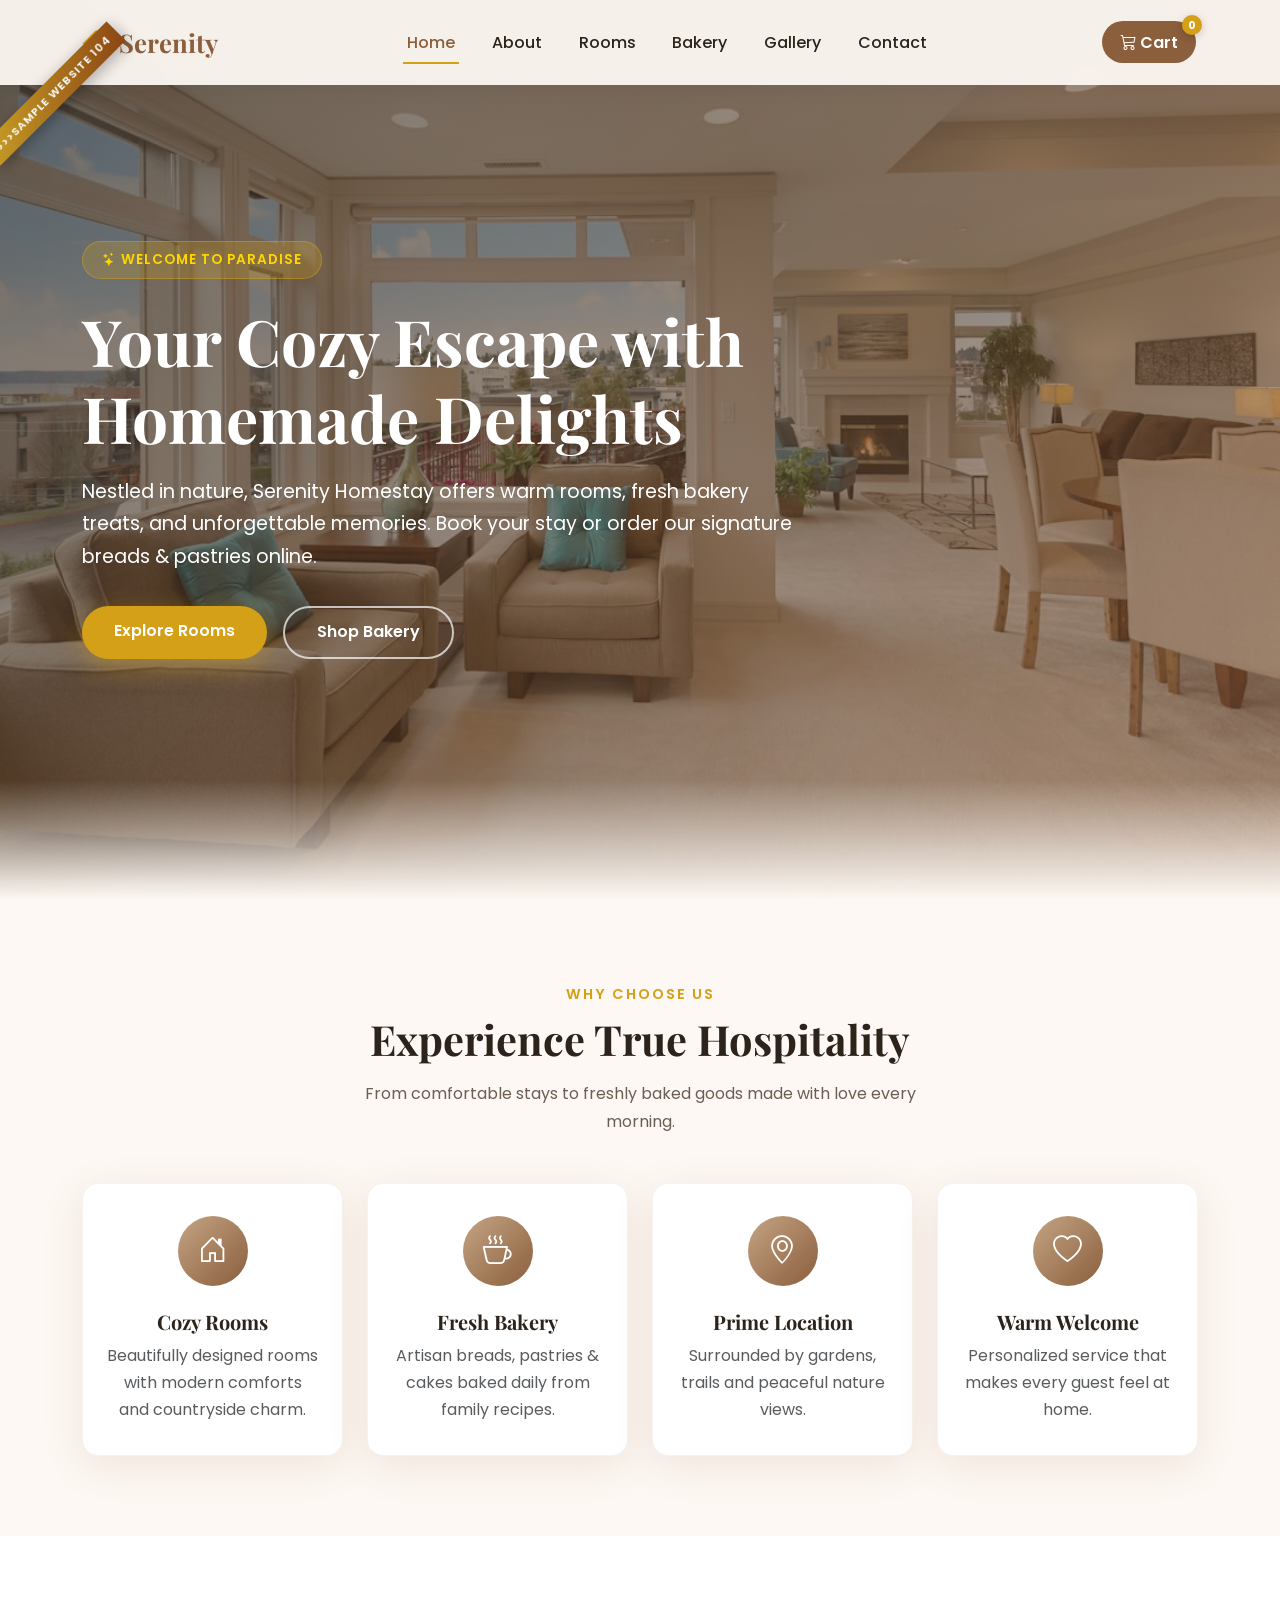
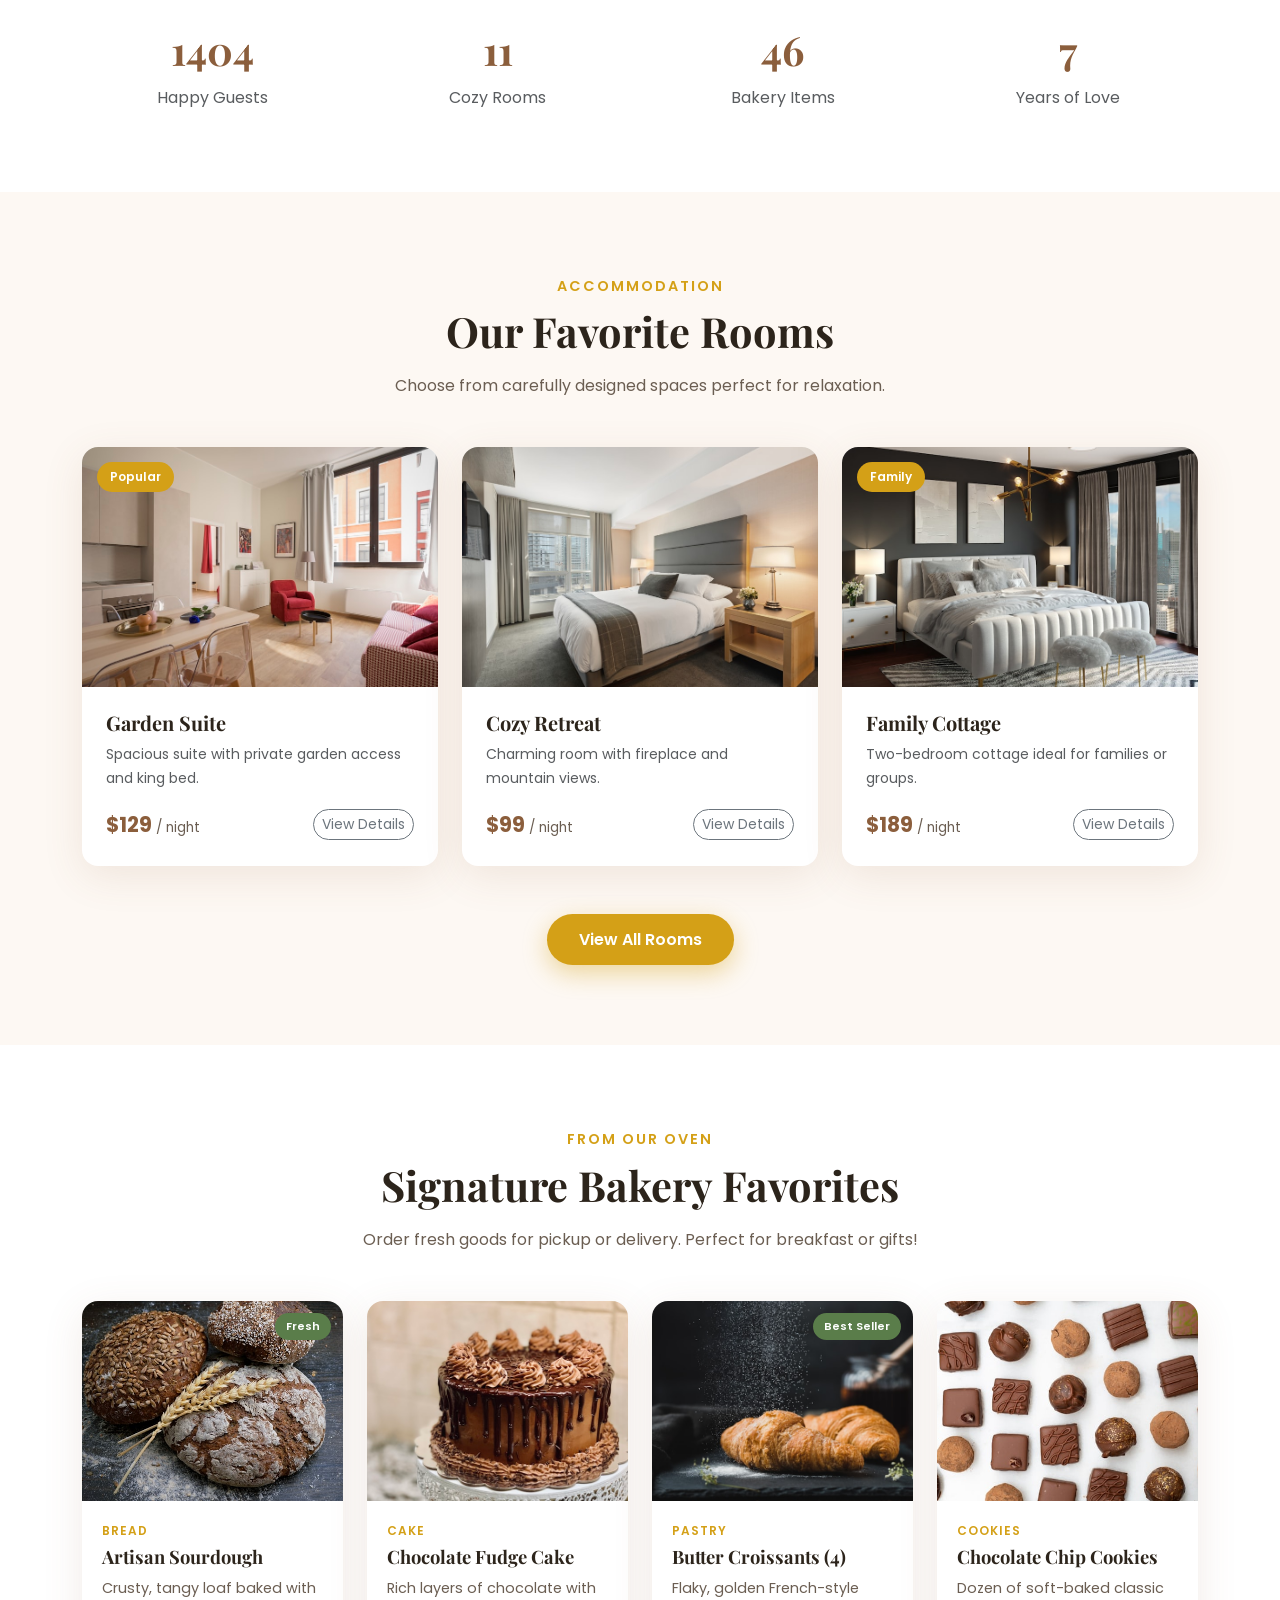
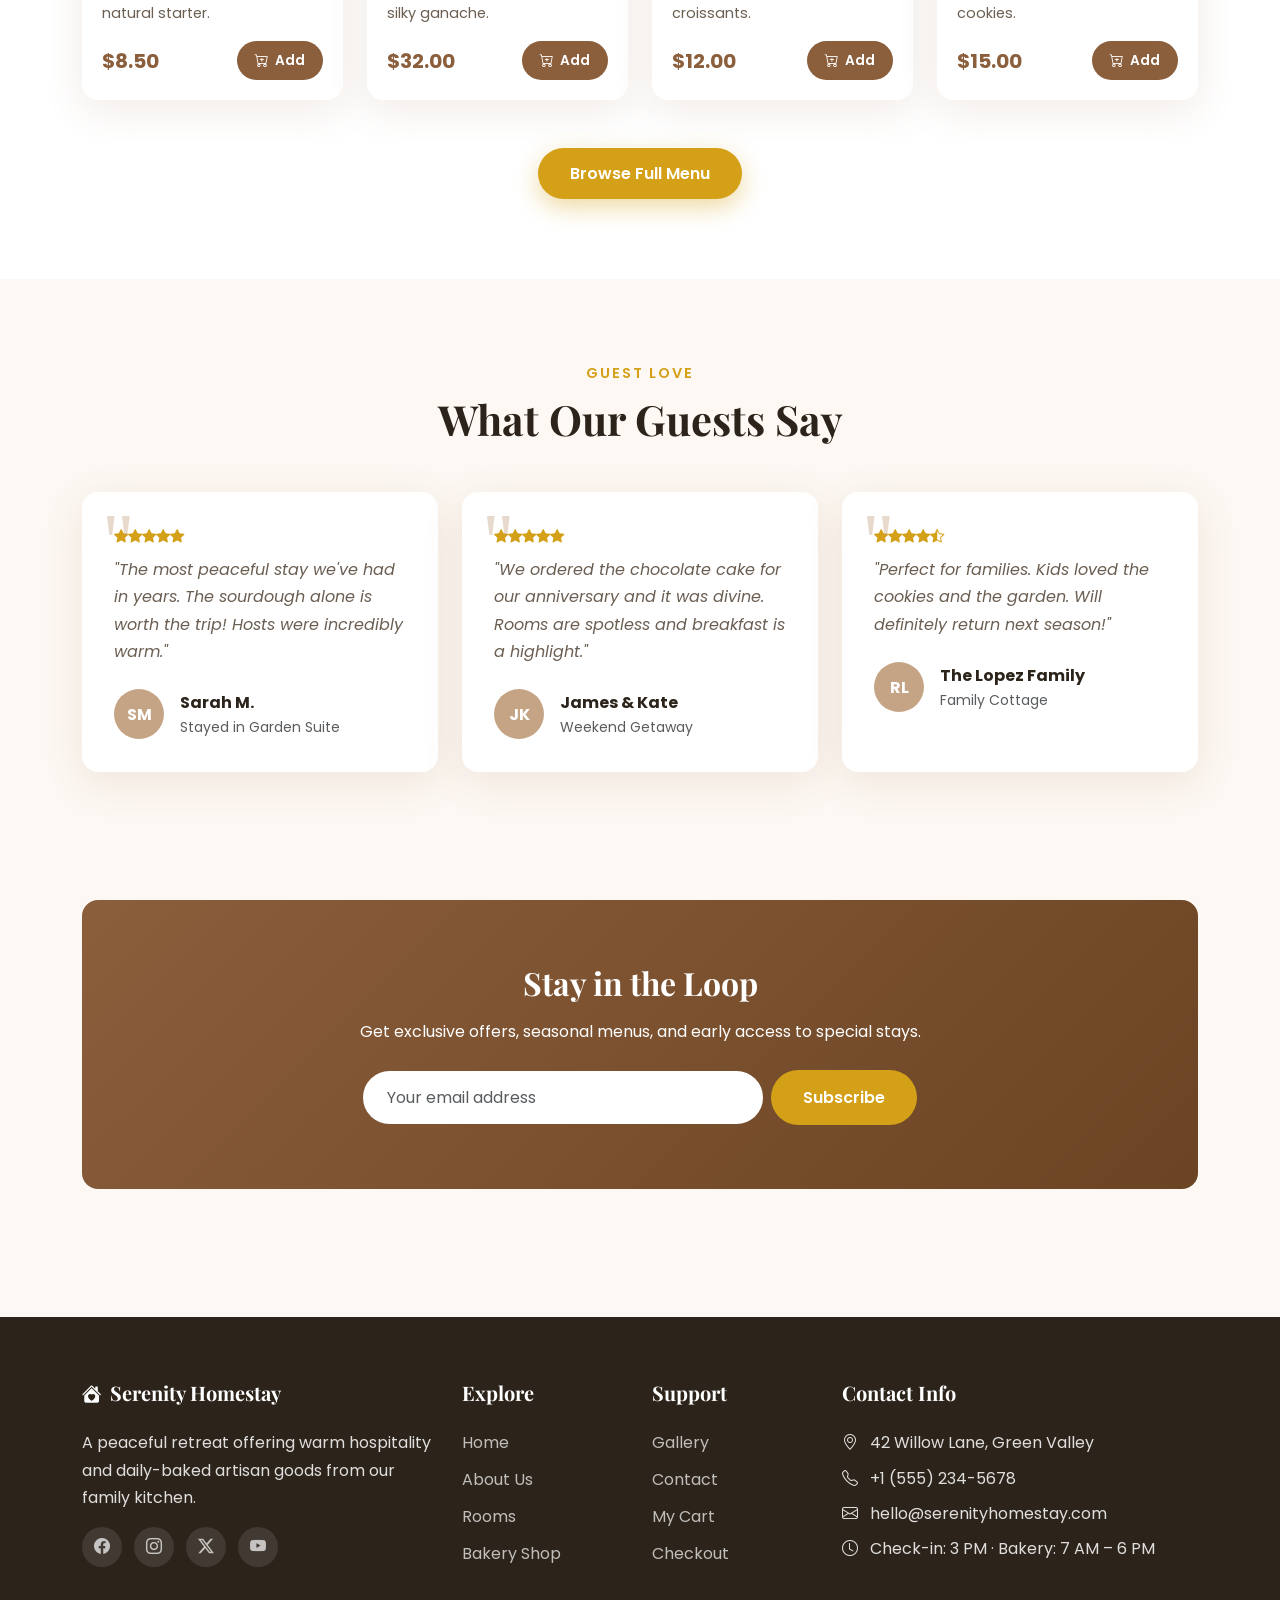
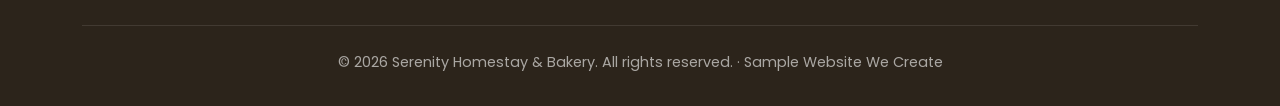
==== index.html @ 04e98da6 "Add files via upload" ====
<!DOCTYPE html>
<html lang="en">
<head>
  <meta charset="UTF-8">
  <meta name="viewport" content="width=device-width, initial-scale=1.0">
  <title>Serenity Homestay & Bakery | Cozy Stay, Fresh Bakes</title>
  <meta name="description" content="Experience peace and homemade bakery delights at Serenity Homestay. Book rooms and order fresh breads, pastries & more.">
  <!-- Bootstrap 5 -->
  <link href="https://cdn.jsdelivr.net/npm/bootstrap@5.3.3/dist/css/bootstrap.min.css" rel="stylesheet">
  <!-- Bootstrap Icons -->
  <link href="https://cdn.jsdelivr.net/npm/bootstrap-icons@1.11.3/font/bootstrap-icons.min.css" rel="stylesheet">
  <!-- Google Fonts -->
  <link href="https://fonts.googleapis.com/css2?family=Playfair+Display:wght@600;700&family=Poppins:wght@300;400;500;600;700&display=swap" rel="stylesheet">
  <!-- Custom CSS -->
  <link href="style.css" rel="stylesheet">
</head>

<body>
  <div class="sample-badge">>>>Sample Website 104</div>
  <!-- Toast Container -->
  <div class="toast-container"></div>
  
  <!-- Navbar -->
  <nav class="navbar navbar-expand-lg fixed-top">
    
    <div class="container">
      <a class="navbar-brand" href="index.html">
        <i class="bi bi-house-heart-fill"></i> Serenity
      </a>
      <button class="navbar-toggler" type="button" data-bs-toggle="collapse" data-bs-target="#navMenu">
        <span class="navbar-toggler-icon"></span>
      </button>
      <div class="collapse navbar-collapse" id="navMenu">
        <ul class="navbar-nav mx-auto mb-2 mb-lg-0">
          <li class="nav-item"><a class="nav-link active" href="index.html">Home</a></li>
          <li class="nav-item"><a class="nav-link" href="about.html">About</a></li>
          <li class="nav-item"><a class="nav-link" href="rooms.html">Rooms</a></li>
          <li class="nav-item"><a class="nav-link" href="bakery.html">Bakery</a></li>
          <li class="nav-item"><a class="nav-link" href="gallery.html">Gallery</a></li>
          <li class="nav-item"><a class="nav-link" href="contact.html">Contact</a></li>
        </ul>
        
        <a href="cart.html" class="nav-link cart-btn">
          <i class="bi bi-cart3"></i> Cart
          <span class="cart-count">0</span>
        </a>
      </div>
    </div>
  </nav>



  <!-- Hero Section -->
  <section class="hero">
    <div class="container">
      <div class="hero-content">
        <span class="hero-badge"><i class="bi bi-stars"></i> Welcome to Paradise</span>
        <h1>Your Cozy Escape with Homemade Delights</h1>
        <p>Nestled in nature, Serenity Homestay offers warm rooms, fresh bakery treats, and unforgettable memories. Book your stay or order our signature breads & pastries online.</p>
        <div class="hero-btns">
          <a href="rooms.html" class="btn btn-primary-custom">Explore Rooms</a>
          <a href="bakery.html" class="btn btn-outline-custom">Shop Bakery</a>
        </div>
      </div>
    </div>
  </section>

  <!-- Features -->
  <section class="section">
    <div class="container">
      <div class="section-title fade-in-up">
        <span class="subtitle">Why Choose Us</span>
        <h2>Experience True Hospitality</h2>
        <p>From comfortable stays to freshly baked goods made with love every morning.</p>
      </div>
      <div class="row g-4">
        <div class="col-md-6 col-lg-3 fade-in-up">
          <div class="feature-card">
            <div class="feature-icon"><i class="bi bi-house-door"></i></div>
            <h5>Cozy Rooms</h5>
            <p class="text-muted mb-0">Beautifully designed rooms with modern comforts and countryside charm.</p>
          </div>
        </div>
        <div class="col-md-6 col-lg-3 fade-in-up">
          <div class="feature-card">
            <div class="feature-icon"><i class="bi bi-cup-hot"></i></div>
            <h5>Fresh Bakery</h5>
            <p class="text-muted mb-0">Artisan breads, pastries & cakes baked daily from family recipes.</p>
          </div>
        </div>
        <div class="col-md-6 col-lg-3 fade-in-up">
          <div class="feature-card">
            <div class="feature-icon"><i class="bi bi-geo-alt"></i></div>
            <h5>Prime Location</h5>
            <p class="text-muted mb-0">Surrounded by gardens, trails and peaceful nature views.</p>
          </div>
        </div>
        <div class="col-md-6 col-lg-3 fade-in-up">
          <div class="feature-card">
            <div class="feature-icon"><i class="bi bi-heart"></i></div>
            <h5>Warm Welcome</h5>
            <p class="text-muted mb-0">Personalized service that makes every guest feel at home.</p>
          </div>
        </div>
      </div>
    </div>
  </section>

  <!-- Stats -->
  <section class="section bg-white stats-section">
    <div class="container">
      <div class="row text-center g-4">
        <div class="col-6 col-md-3 fade-in-up">
          <div class="stat-number" data-target="1500">0</div>
          <p class="text-muted mb-0">Happy Guests</p>
        </div>
        <div class="col-6 col-md-3 fade-in-up">
          <div class="stat-number" data-target="12">0</div>
          <p class="text-muted mb-0">Cozy Rooms</p>
        </div>
        <div class="col-6 col-md-3 fade-in-up">
          <div class="stat-number" data-target="50">0</div>
          <p class="text-muted mb-0">Bakery Items</p>
        </div>
        <div class="col-6 col-md-3 fade-in-up">
          <div class="stat-number" data-target="8">0</div>
          <p class="text-muted mb-0">Years of Love</p>
        </div>
      </div>
    </div>
  </section>

  <!-- Featured Rooms -->
  <section class="section">
    <div class="container">
      <div class="section-title fade-in-up">
        <span class="subtitle">Accommodation</span>
        <h2>Our Favorite Rooms</h2>
        <p>Choose from carefully designed spaces perfect for relaxation.</p>
      </div>
      <div class="row g-4">
        <div class="col-md-6 col-lg-4 fade-in-up">
          <div class="room-card">
            <div class="room-img-wrap">
              <img src="room1.jpg" alt="Garden Suite">
              <span class="room-badge">Popular</span>
            </div>
            <div class="room-body">
              <h5>Garden Suite</h5>
              <p class="text-muted small">Spacious suite with private garden access and king bed.</p>
              <div class="d-flex justify-content-between align-items-center mt-3">
                <div class="room-price">$129 <span>/ night</span></div>
                <a href="rooms.html" class="btn btn-sm btn-outline-secondary rounded-pill">View Details</a>
              </div>
            </div>
          </div>
        </div>
        <div class="col-md-6 col-lg-4 fade-in-up">
          <div class="room-card">
            <div class="room-img-wrap">
              <img src="room2.jpg" alt="Cozy Retreat">
            </div>
            <div class="room-body">
              <h5>Cozy Retreat</h5>
              <p class="text-muted small">Charming room with fireplace and mountain views.</p>
              <div class="d-flex justify-content-between align-items-center mt-3">
                <div class="room-price">$99 <span>/ night</span></div>
                <a href="rooms.html" class="btn btn-sm btn-outline-secondary rounded-pill">View Details</a>
              </div>
            </div>
          </div>
        </div>
        <div class="col-md-6 col-lg-4 fade-in-up">
          <div class="room-card">
            <div class="room-img-wrap">
              <img src="room3.jpg" alt="Family Cottage">
              <span class="room-badge">Family</span>
            </div>
            <div class="room-body">
              <h5>Family Cottage</h5>
              <p class="text-muted small">Two-bedroom cottage ideal for families or groups.</p>
              <div class="d-flex justify-content-between align-items-center mt-3">
                <div class="room-price">$189 <span>/ night</span></div>
                <a href="rooms.html" class="btn btn-sm btn-outline-secondary rounded-pill">View Details</a>
              </div>
            </div>
          </div>
        </div>
      </div>
      <div class="text-center mt-5">
        <a href="rooms.html" class="btn btn-primary-custom">View All Rooms</a>
      </div>
    </div>
  </section>

  <!-- Bakery Preview -->
  <section class="section bg-white">
    <div class="container">
      <div class="section-title fade-in-up">
        <span class="subtitle">From Our Oven</span>
        <h2>Signature Bakery Favorites</h2>
        <p>Order fresh goods for pickup or delivery. Perfect for breakfast or gifts!</p>
      </div>
      <div class="row g-4">
        <div class="col-6 col-md-4 col-lg-3 fade-in-up">
          <div class="product-card">
            <div class="product-img-wrap">
              <img src="bread.jpg" alt="Artisan Sourdough">
              <span class="product-badge">Fresh</span>
            </div>
            <div class="product-body">
              <div class="product-category">Bread</div>
              <h5 class="product-title">Artisan Sourdough</h5>
              <p class="product-desc">Crusty, tangy loaf baked with natural starter.</p>
              <div class="product-footer">
                <span class="product-price">$8.50</span>
                <button class="btn-add-cart" data-id="p1" data-name="Artisan Sourdough" data-price="8.50" data-image="bread.jpg" data-category="Bread">
                  <i class="bi bi-cart-plus"></i> Add
                </button>
              </div>
            </div>
          </div>
        </div>
        <div class="col-6 col-md-4 col-lg-3 fade-in-up">
          <div class="product-card">
            <div class="product-img-wrap">
              <img src="cake.jpg" alt="Chocolate Fudge Cake">
            </div>
            <div class="product-body">
              <div class="product-category">Cake</div>
              <h5 class="product-title">Chocolate Fudge Cake</h5>
              <p class="product-desc">Rich layers of chocolate with silky ganache.</p>
              <div class="product-footer">
                <span class="product-price">$32.00</span>
                <button class="btn-add-cart" data-id="p2" data-name="Chocolate Fudge Cake" data-price="32.00" data-image="cake.jpg" data-category="Cake">
                  <i class="bi bi-cart-plus"></i> Add
                </button>
              </div>
            </div>
          </div>
        </div>
        <div class="col-6 col-md-4 col-lg-3 fade-in-up">
          <div class="product-card">
            <div class="product-img-wrap">
              <img src="pastry.jpg" alt="Butter Croissants">
              <span class="product-badge">Best Seller</span>
            </div>
            <div class="product-body">
              <div class="product-category">Pastry</div>
              <h5 class="product-title">Butter Croissants (4)</h5>
              <p class="product-desc">Flaky, golden French-style croissants.</p>
              <div class="product-footer">
                <span class="product-price">$12.00</span>
                <button class="btn-add-cart" data-id="p3" data-name="Butter Croissants (4)" data-price="12.00" data-image="pastry.jpg" data-category="Pastry">
                  <i class="bi bi-cart-plus"></i> Add
                </button>
              </div>
            </div>
          </div>
        </div>
        <div class="col-6 col-md-4 col-lg-3 fade-in-up">
          <div class="product-card">
            <div class="product-img-wrap">
              <img src="cookies.jpg" alt="Chocolate Chip Cookies">
            </div>
            <div class="product-body">
              <div class="product-category">Cookies</div>
              <h5 class="product-title">Chocolate Chip Cookies</h5>
              <p class="product-desc">Dozen of soft-baked classic cookies.</p>
              <div class="product-footer">
                <span class="product-price">$15.00</span>
                <button class="btn-add-cart" data-id="p4" data-name="Chocolate Chip Cookies" data-price="15.00" data-image="cookies.jpg" data-category="Cookies">
                  <i class="bi bi-cart-plus"></i> Add
                </button>
              </div>
            </div>
          </div>
        </div>
      </div>
      <div class="text-center mt-5">
        <a href="bakery.html" class="btn btn-primary-custom">Browse Full Menu</a>
      </div>
    </div>
  </section>

  <!-- Testimonials -->
  <section class="section">
    <div class="container">
      <div class="section-title fade-in-up">
        <span class="subtitle">Guest Love</span>
        <h2>What Our Guests Say</h2>
      </div>
      <div class="row g-4">
        <div class="col-md-4 fade-in-up">
          <div class="testimonial-card">
            <div class="stars mb-2"><i class="bi bi-star-fill"></i><i class="bi bi-star-fill"></i><i class="bi bi-star-fill"></i><i class="bi bi-star-fill"></i><i class="bi bi-star-fill"></i></div>
            <p class="testimonial-text">"The most peaceful stay we've had in years. The sourdough alone is worth the trip! Hosts were incredibly warm."</p>
            <div class="testimonial-author">
              <div class="author-avatar">SM</div>
              <div>
                <strong>Sarah M.</strong>
                <div class="small text-muted">Stayed in Garden Suite</div>
              </div>
            </div>
          </div>
        </div>
        <div class="col-md-4 fade-in-up">
          <div class="testimonial-card">
            <div class="stars mb-2"><i class="bi bi-star-fill"></i><i class="bi bi-star-fill"></i><i class="bi bi-star-fill"></i><i class="bi bi-star-fill"></i><i class="bi bi-star-fill"></i></div>
            <p class="testimonial-text">"We ordered the chocolate cake for our anniversary and it was divine. Rooms are spotless and breakfast is a highlight."</p>
            <div class="testimonial-author">
              <div class="author-avatar">JK</div>
              <div>
                <strong>James & Kate</strong>
                <div class="small text-muted">Weekend Getaway</div>
              </div>
            </div>
          </div>
        </div>
        <div class="col-md-4 fade-in-up">
          <div class="testimonial-card">
            <div class="stars mb-2"><i class="bi bi-star-fill"></i><i class="bi bi-star-fill"></i><i class="bi bi-star-fill"></i><i class="bi bi-star-fill"></i><i class="bi bi-star-half"></i></div>
            <p class="testimonial-text">"Perfect for families. Kids loved the cookies and the garden. Will definitely return next season!"</p>
            <div class="testimonial-author">
              <div class="author-avatar">RL</div>
              <div>
                <strong>The Lopez Family</strong>
                <div class="small text-muted">Family Cottage</div>
              </div>
            </div>
          </div>
        </div>
      </div>
    </div>
  </section>

  <!-- Newsletter -->
  <section class="section pt-0">
    <div class="container">
      <div class="newsletter-section text-center fade-in-up">
        <h2 class="text-white mb-3">Stay in the Loop</h2>
        <p class="mb-4 opacity-90">Get exclusive offers, seasonal menus, and early access to special stays.</p>
        <form id="newsletter-form" class="d-flex flex-column flex-sm-row gap-2 justify-content-center align-items-center">
          <input type="email" class="newsletter-input form-control" placeholder="Your email address" required>
          <button type="submit" class="newsletter-btn">Subscribe</button>
        </form>
      </div>
    </div>
  </section>

  <!-- Footer -->
  <footer class="footer">
    <div class="container">
      <div class="row g-4">
        <div class="col-lg-4">
          <h5><i class="bi bi-house-heart-fill me-2"></i>Serenity Homestay</h5>
          <p class="mb-3">A peaceful retreat offering warm hospitality and daily-baked artisan goods from our family kitchen.</p>
          <div class="social-links">
            <a href="#"><i class="bi bi-facebook"></i></a>
            <a href="#"><i class="bi bi-instagram"></i></a>
            <a href="#"><i class="bi bi-twitter-x"></i></a>
            <a href="#"><i class="bi bi-youtube"></i></a>
          </div>
        </div>
        <div class="col-6 col-lg-2">
          <h5>Explore</h5>
          <a href="index.html">Home</a>
          <a href="about.html">About Us</a>
          <a href="rooms.html">Rooms</a>
          <a href="bakery.html">Bakery Shop</a>
        </div>
        <div class="col-6 col-lg-2">
          <h5>Support</h5>
          <a href="gallery.html">Gallery</a>
          <a href="contact.html">Contact</a>
          <a href="cart.html">My Cart</a>
          <a href="checkout.html">Checkout</a>
        </div>
        <div class="col-lg-4">
          <h5>Contact Info</h5>
          <p class="mb-2"><i class="bi bi-geo-alt me-2"></i> 42 Willow Lane, Green Valley</p>
          <p class="mb-2"><i class="bi bi-telephone me-2"></i> +1 (555) 234-5678</p>
          <p class="mb-2"><i class="bi bi-envelope me-2"></i> hello@serenityhomestay.com</p>
          <p class="mb-0"><i class="bi bi-clock me-2"></i> Check-in: 3 PM · Bakery: 7 AM – 6 PM</p>
        </div>
      </div>
      <div class="footer-bottom">
        &copy; 2026 Serenity Homestay & Bakery. All rights reserved. · Sample Website We Create
      </div>
    </div>
  </footer>

  <!-- Back to top -->
  <button class="back-to-top" aria-label="Back to top"><i class="bi bi-chevron-up"></i></button>

  <!-- Scripts -->
  <script src="https://code.jquery.com/jquery-3.7.1.min.js"></script>
  <script src="https://cdn.jsdelivr.net/npm/bootstrap@5.3.3/dist/js/bootstrap.bundle.min.js"></script>
  <script src="main.js"></script>
</body>
</html>
---- style.css ----
/* ========================================
   Serenity Homestay & Bakery - Custom Styles
   Bootstrap 5 + Custom CSS + Animations
======================================== */

:root {
  --primary: #8B5E3C;
  --primary-dark: #6B4423;
  --primary-light: #C4A484;
  --accent: #D4A017;
  --accent-hover: #B8860B;
  --bg-cream: #FDF8F3;
  --bg-soft: #F5EDE4;
  --text-dark: #2C241B;
  --text-muted: #6B5E52;
  --success: #5A7D4A;
  --white: #FFFFFF;
  --shadow: 0 10px 40px rgba(139, 94, 60, 0.12);
  --shadow-lg: 0 20px 60px rgba(139, 94, 60, 0.18);
  --radius: 16px;
  --transition: all 0.35s cubic-bezier(0.4, 0, 0.2, 1);
}

.sample-badge {
  position: fixed; top: 80px; left: -35px;
  background: linear-gradient(135deg, #c9a227, #8B4513);
  color: white; padding: 4px 10px; font-size: 0.7rem; font-weight: 600;
  letter-spacing: 1px; text-transform: uppercase; transform: rotate(-45deg);
  z-index: 9998; box-shadow: 0 4px 15px rgba(0,0,0,0.3); pointer-events: none;
}

* {
  margin: 0;
  padding: 0;
  box-sizing: border-box;
}

html {
  scroll-behavior: smooth;
}

body {
  font-family: 'Poppins', 'Segoe UI', system-ui, sans-serif;
  color: var(--text-dark);
  background-color: var(--bg-cream);
  line-height: 1.7;
  overflow-x: hidden;
}

h1, h2, h3, h4, h5, h6 {
  font-family: 'Playfair Display', Georgia, serif;
  font-weight: 700;
  color: var(--text-dark);
}

a {
  text-decoration: none;
  color: inherit;
  transition: var(--transition);
}

img {
  max-width: 100%;
  height: auto;
  display: block;
}

/* ========== NAVBAR ========== */
.navbar {
  background: rgba(253, 248, 243, 0.95) !important;
  backdrop-filter: blur(12px);
  box-shadow: 0 2px 20px rgba(0,0,0,0.06);
  padding: 0.8rem 0;
  transition: var(--transition);
}

.navbar.scrolled {
  padding: 0.5rem 0;
  box-shadow: 0 4px 30px rgba(0,0,0,0.1);
}

.navbar-brand {
  font-family: 'Playfair Display', serif;
  font-size: 1.6rem;
  font-weight: 700;
  color: var(--primary) !important;
  display: flex;
  align-items: center;
  gap: 0.5rem;
}

.navbar-brand i {
  color: var(--accent);
  font-size: 1.8rem;
}

.nav-link {
  font-weight: 500;
  color: var(--text-dark) !important;
  padding: 0.5rem 1rem !important;
  position: relative;
  margin: 0 0.15rem;
}

.nav-link::after {
  content: '';
  position: absolute;
  bottom: 0;
  left: 50%;
  width: 0;
  height: 2px;
  background: var(--accent);
  transition: var(--transition);
  transform: translateX(-50%);
}

.nav-link:hover::after,
.nav-link.active::after {
  width: 70%;
}

.nav-link:hover,
.nav-link.active {
  color: var(--primary) !important;
}

.cart-btn {
  position: relative;
  background: var(--primary);
  color: white !important;
  border-radius: 50px;
  padding: 0.45rem 1.1rem !important;
  font-weight: 600;
  border: none;
}

.cart-btn:hover {
  background: var(--primary-dark);
  transform: translateY(-2px);
  box-shadow: 0 6px 20px rgba(139, 94, 60, 0.35);
}

.cart-count {
  position: absolute;
  top: -6px;
  right: -6px;
  background: var(--accent);
  color: white;
  font-size: 0.7rem;
  font-weight: 700;
  width: 20px;
  height: 20px;
  border-radius: 50%;
  display: flex;
  align-items: center;
  justify-content: center;
  box-shadow: 0 2px 8px rgba(0,0,0,0.2);
}

/* ========== HERO ========== */
.hero {
  min-height: 100vh;
  background: linear-gradient(135deg, rgba(44, 36, 27, 0.65), rgba(139, 94, 60, 0.55)),
              url('hero-bg.jpg') center/cover no-repeat fixed;
  display: flex;
  align-items: center;
  position: relative;
  color: white;
  overflow: hidden;
}

.hero::before {
  content: '';
  position: absolute;
  bottom: 0;
  left: 0;
  right: 0;
  height: 120px;
  background: linear-gradient(to top, var(--bg-cream), transparent);
}

.hero-content {
  position: relative;
  z-index: 2;
  max-width: 720px;
}

.hero-badge {
  display: inline-block;
  background: rgba(212, 160, 23, 0.25);
  border: 1px solid rgba(212, 160, 23, 0.5);
  color: #FFD700;
  padding: 0.4rem 1.2rem;
  border-radius: 50px;
  font-size: 0.85rem;
  font-weight: 600;
  letter-spacing: 1px;
  text-transform: uppercase;
  margin-bottom: 1.5rem;
  animation: fadeInDown 0.8s ease;
}

.hero h1 {
  font-size: clamp(2.5rem, 5vw, 4rem);
  color: white;
  margin-bottom: 1.2rem;
  line-height: 1.2;
  animation: fadeInUp 0.9s ease 0.1s both;
}

.hero p {
  font-size: 1.2rem;
  opacity: 0.95;
  margin-bottom: 2rem;
  animation: fadeInUp 0.9s ease 0.25s both;
}

.hero-btns {
  display: flex;
  flex-wrap: wrap;
  gap: 1rem;
  animation: fadeInUp 0.9s ease 0.4s both;
}

.btn-primary-custom {
  background: var(--accent);
  color: white;
  border: none;
  padding: 0.85rem 2rem;
  border-radius: 50px;
  font-weight: 600;
  font-size: 1rem;
  transition: var(--transition);
  box-shadow: 0 8px 25px rgba(212, 160, 23, 0.4);
}

.btn-primary-custom:hover {
  background: var(--accent-hover);
  transform: translateY(-3px);
  box-shadow: 0 12px 35px rgba(212, 160, 23, 0.5);
  color: white;
}

.btn-outline-custom {
  background: transparent;
  color: white;
  border: 2px solid rgba(255,255,255,0.7);
  padding: 0.8rem 2rem;
  border-radius: 50px;
  font-weight: 600;
  transition: var(--transition);
}

.btn-outline-custom:hover {
  background: white;
  color: var(--primary);
  border-color: white;
  transform: translateY(-3px);
}



@keyframes pulse-badge {
  0%, 100% { transform: rotate(3deg) scale(1); }
  50% { transform: rotate(3deg) scale(1.05); }
}

/* ========== SECTIONS ========== */
.section {
  padding: 5rem 0;
}

.section-title {
  text-align: center;
  margin-bottom: 3rem;
}

.section-title .subtitle {
  display: inline-block;
  color: var(--accent);
  font-weight: 600;
  font-size: 0.9rem;
  text-transform: uppercase;
  letter-spacing: 2px;
  margin-bottom: 0.5rem;
}

.section-title h2 {
  font-size: clamp(1.8rem, 4vw, 2.6rem);
  margin-bottom: 1rem;
}

.section-title p {
  color: var(--text-muted);
  max-width: 600px;
  margin: 0 auto;
}

/* ========== FEATURE CARDS ========== */
.feature-card {
  background: white;
  border-radius: var(--radius);
  padding: 2rem 1.5rem;
  text-align: center;
  box-shadow: var(--shadow);
  transition: var(--transition);
  height: 100%;
  border: 1px solid rgba(139, 94, 60, 0.08);
}

.feature-card:hover {
  transform: translateY(-10px);
  box-shadow: var(--shadow-lg);
}

.feature-icon {
  width: 70px;
  height: 70px;
  background: linear-gradient(135deg, var(--primary-light), var(--primary));
  border-radius: 50%;
  display: flex;
  align-items: center;
  justify-content: center;
  margin: 0 auto 1.5rem;
  font-size: 1.8rem;
  color: white;
  transition: var(--transition);
}

.feature-card:hover .feature-icon {
  transform: scale(1.1) rotate(5deg);
}

/* ========== ROOM CARDS ========== */
.room-card {
  background: white;
  border-radius: var(--radius);
  overflow: hidden;
  box-shadow: var(--shadow);
  transition: var(--transition);
  height: 100%;
}

.room-card:hover {
  transform: translateY(-8px);
  box-shadow: var(--shadow-lg);
}

.room-img-wrap {
  position: relative;
  overflow: hidden;
  height: 240px;
}

.room-img-wrap img {
  width: 100%;
  height: 100%;
  object-fit: cover;
  transition: transform 0.6s ease;
}

.room-card:hover .room-img-wrap img {
  transform: scale(1.1);
}

.room-badge {
  position: absolute;
  top: 15px;
  left: 15px;
  background: var(--accent);
  color: white;
  padding: 0.3rem 0.8rem;
  border-radius: 50px;
  font-size: 0.75rem;
  font-weight: 600;
}

.room-body {
  padding: 1.5rem;
}

.room-price {
  color: var(--primary);
  font-weight: 700;
  font-size: 1.3rem;
}

.room-price span {
  font-size: 0.85rem;
  color: var(--text-muted);
  font-weight: 400;
}

/* ========== PRODUCT CARDS (Bakery) ========== */
.product-card {
  background: white;
  border-radius: var(--radius);
  overflow: hidden;
  box-shadow: var(--shadow);
  transition: var(--transition);
  height: 100%;
  display: flex;
  flex-direction: column;
}

.product-card:hover {
  transform: translateY(-8px);
  box-shadow: var(--shadow-lg);
}

.product-img-wrap {
  position: relative;
  height: 200px;
  overflow: hidden;
}

.product-img-wrap img {
  width: 100%;
  height: 100%;
  object-fit: cover;
  transition: transform 0.5s ease;
}

.product-card:hover .product-img-wrap img {
  transform: scale(1.08);
}

.product-badge {
  position: absolute;
  top: 12px;
  right: 12px;
  background: var(--success);
  color: white;
  padding: 0.25rem 0.7rem;
  border-radius: 50px;
  font-size: 0.7rem;
  font-weight: 600;
}

.product-body {
  padding: 1.25rem;
  flex-grow: 1;
  display: flex;
  flex-direction: column;
}

.product-category {
  font-size: 0.75rem;
  color: var(--accent);
  font-weight: 600;
  text-transform: uppercase;
  letter-spacing: 1px;
  margin-bottom: 0.3rem;
}

.product-title {
  font-size: 1.15rem;
  margin-bottom: 0.5rem;
}

.product-desc {
  font-size: 0.9rem;
  color: var(--text-muted);
  margin-bottom: 1rem;
  flex-grow: 1;
}

.product-footer {
  display: flex;
  align-items: center;
  justify-content: space-between;
  gap: 0.5rem;
}

.product-price {
  font-size: 1.25rem;
  font-weight: 700;
  color: var(--primary);
}

.btn-add-cart {
  background: var(--primary);
  color: white;
  border: none;
  border-radius: 50px;
  padding: 0.5rem 1.1rem;
  font-size: 0.85rem;
  font-weight: 600;
  transition: var(--transition);
  display: flex;
  align-items: center;
  gap: 0.4rem;
}

.btn-add-cart:hover {
  background: var(--primary-dark);
  transform: scale(1.05);
  color: white;
}

.btn-add-cart.added {
  background: var(--success);
}

/* ========== FILTERS ========== */
.filter-btns {
  display: flex;
  flex-wrap: wrap;
  justify-content: center;
  gap: 0.6rem;
  margin-bottom: 2.5rem;
}

.filter-btn {
  background: white;
  border: 2px solid var(--primary-light);
  color: var(--text-dark);
  padding: 0.45rem 1.3rem;
  border-radius: 50px;
  font-weight: 500;
  font-size: 0.9rem;
  transition: var(--transition);
  cursor: pointer;
}

.filter-btn:hover,
.filter-btn.active {
  background: var(--primary);
  border-color: var(--primary);
  color: white;
}

/* ========== CART PAGE ========== */
.cart-table {
  background: white;
  border-radius: var(--radius);
  overflow: hidden;
  box-shadow: var(--shadow);
}

.cart-item-img {
  width: 80px;
  height: 80px;
  object-fit: cover;
  border-radius: 10px;
}

.qty-control {
  display: flex;
  align-items: center;
  gap: 0.5rem;
}

.qty-btn {
  width: 32px;
  height: 32px;
  border-radius: 50%;
  border: 1px solid var(--primary-light);
  background: white;
  color: var(--primary);
  font-weight: 700;
  display: flex;
  align-items: center;
  justify-content: center;
  cursor: pointer;
  transition: var(--transition);
}

.qty-btn:hover {
  background: var(--primary);
  color: white;
}

.cart-summary {
  background: white;
  border-radius: var(--radius);
  padding: 2rem;
  box-shadow: var(--shadow);
  position: sticky;
  top: 100px;
}

.summary-row {
  display: flex;
  justify-content: space-between;
  margin-bottom: 0.8rem;
  font-size: 1rem;
}

.summary-total {
  border-top: 2px solid var(--bg-soft);
  padding-top: 1rem;
  margin-top: 1rem;
  font-size: 1.3rem;
  font-weight: 700;
  color: var(--primary);
}

.empty-cart {
  text-align: center;
  padding: 4rem 2rem;
}

.empty-cart i {
  font-size: 5rem;
  color: var(--primary-light);
  margin-bottom: 1.5rem;
}

/* ========== CHECKOUT ========== */
.checkout-form .form-control,
.checkout-form .form-select {
  border-radius: 10px;
  border: 1px solid #e0d5c8;
  padding: 0.75rem 1rem;
  transition: var(--transition);
}

.checkout-form .form-control:focus,
.checkout-form .form-select:focus {
  border-color: var(--primary);
  box-shadow: 0 0 0 3px rgba(139, 94, 60, 0.15);
}

/* ========== TESTIMONIALS ========== */
.testimonial-card {
  background: white;
  border-radius: var(--radius);
  padding: 2rem;
  box-shadow: var(--shadow);
  height: 100%;
  position: relative;
}

.testimonial-card::before {
  content: '"';
  font-family: Georgia, serif;
  font-size: 5rem;
  color: var(--primary-light);
  position: absolute;
  top: 10px;
  left: 20px;
  opacity: 0.4;
  line-height: 1;
}

.testimonial-text {
  position: relative;
  z-index: 1;
  font-style: italic;
  margin-bottom: 1.5rem;
  color: var(--text-muted);
}

.testimonial-author {
  display: flex;
  align-items: center;
  gap: 1rem;
}

.author-avatar {
  width: 50px;
  height: 50px;
  border-radius: 50%;
  background: var(--primary-light);
  display: flex;
  align-items: center;
  justify-content: center;
  color: white;
  font-weight: 700;
}

.stars {
  color: var(--accent);
  font-size: 0.9rem;
}

/* ========== GALLERY ========== */
.gallery-item {
  position: relative;
  overflow: hidden;
  border-radius: var(--radius);
  height: 260px;
  cursor: pointer;
}

.gallery-item img {
  width: 100%;
  height: 100%;
  object-fit: cover;
  transition: transform 0.5s ease;
}

.gallery-item:hover img {
  transform: scale(1.12);
}

.gallery-overlay {
  position: absolute;
  inset: 0;
  background: rgba(44, 36, 27, 0.5);
  display: flex;
  align-items: center;
  justify-content: center;
  opacity: 0;
  transition: var(--transition);
}

.gallery-item:hover .gallery-overlay {
  opacity: 1;
}

.gallery-overlay i {
  color: white;
  font-size: 2rem;
}

/* ========== FOOTER ========== */
.footer {
  background: var(--text-dark);
  color: rgba(255,255,255,0.85);
  padding: 4rem 0 2rem;
}

.footer h5 {
  color: white;
  font-family: 'Playfair Display', serif;
  margin-bottom: 1.5rem;
}

.footer a {
  color: rgba(255,255,255,0.7);
  display: block;
  margin-bottom: 0.6rem;
}

.footer a:hover {
  color: var(--accent);
  padding-left: 5px;
}

.footer-bottom {
  border-top: 1px solid rgba(255,255,255,0.1);
  margin-top: 3rem;
  padding-top: 1.5rem;
  text-align: center;
  font-size: 0.9rem;
  color: rgba(255,255,255,0.6);
}

.social-links a {
  display: inline-flex;
  width: 40px;
  height: 40px;
  border-radius: 50%;
  background: rgba(255,255,255,0.1);
  align-items: center;
  justify-content: center;
  margin-right: 0.5rem;
  transition: var(--transition);
}

.social-links a:hover {
  background: var(--accent);
  color: white;
  transform: translateY(-3px);
  padding-left: 0;
}

/* ========== ANIMATIONS ========== */
@keyframes fadeInUp {
  from {
    opacity: 0;
    transform: translateY(30px);
  }
  to {
    opacity: 1;
    transform: translateY(0);
  }
}

@keyframes fadeInDown {
  from {
    opacity: 0;
    transform: translateY(-20px);
  }
  to {
    opacity: 1;
    transform: translateY(0);
  }
}

@keyframes fadeIn {
  from { opacity: 0; }
  to { opacity: 1; }
}

.fade-in-up {
  opacity: 0;
  transform: translateY(40px);
  transition: opacity 0.7s ease, transform 0.7s ease;
}

.fade-in-up.visible {
  opacity: 1;
  transform: translateY(0);
}

/* Counter animation */
.stat-number {
  font-size: 2.5rem;
  font-weight: 700;
  color: var(--primary);
  font-family: 'Playfair Display', serif;
}

/* Toast notification */
.toast-container {
  position: fixed;
  top: 90px;
  right: 20px;
  z-index: 9999;
}

.custom-toast {
  background: white;
  border-left: 4px solid var(--success);
  box-shadow: var(--shadow-lg);
  border-radius: 10px;
  padding: 1rem 1.5rem;
  display: flex;
  align-items: center;
  gap: 1rem;
  min-width: 280px;
  animation: slideInRight 0.4s ease;
}

@keyframes slideInRight {
  from {
    opacity: 0;
    transform: translateX(50px);
  }
  to {
    opacity: 1;
    transform: translateX(0);
  }
}

/* Page header */
.page-header {
  background: linear-gradient(135deg, rgba(44, 36, 27, 0.75), rgba(139, 94, 60, 0.65)),
              url('about-bg.jpg') center/cover no-repeat;
  padding: 8rem 0 4rem;
  color: white;
  text-align: center;
}

.page-header h1 {
  color: white;
  font-size: clamp(2rem, 4vw, 3rem);
}

/* Contact form */
.contact-info-card {
  background: white;
  border-radius: var(--radius);
  padding: 1.5rem;
  box-shadow: var(--shadow);
  height: 100%;
  transition: var(--transition);
}

.contact-info-card:hover {
  transform: translateY(-5px);
}

.contact-icon {
  width: 50px;
  height: 50px;
  background: var(--bg-soft);
  border-radius: 12px;
  display: flex;
  align-items: center;
  justify-content: center;
  color: var(--primary);
  font-size: 1.3rem;
  margin-bottom: 1rem;
}

/* Amenities */
.amenity-item {
  display: flex;
  align-items: center;
  gap: 0.8rem;
  margin-bottom: 1rem;
  font-weight: 500;
}

.amenity-item i {
  color: var(--accent);
  font-size: 1.2rem;
}

/* Booking form card */
.booking-card {
  background: white;
  border-radius: var(--radius);
  padding: 2rem;
  box-shadow: var(--shadow-lg);
}

/* Back to top */
.back-to-top {
  position: fixed;
  bottom: 30px;
  right: 30px;
  width: 50px;
  height: 50px;
  background: var(--primary);
  color: white;
  border-radius: 50%;
  display: flex;
  align-items: center;
  justify-content: center;
  font-size: 1.3rem;
  box-shadow: 0 6px 20px rgba(139, 94, 60, 0.4);
  opacity: 0;
  visibility: hidden;
  transition: var(--transition);
  z-index: 999;
  cursor: pointer;
  border: none;
}

.back-to-top.show {
  opacity: 1;
  visibility: visible;
}

.back-to-top:hover {
  background: var(--primary-dark);
  transform: translateY(-4px);
}

/* Newsletter */
.newsletter-section {
  background: linear-gradient(135deg, var(--primary), var(--primary-dark));
  color: white;
  padding: 4rem 0;
  border-radius: var(--radius);
  margin: 3rem 0;
}

.newsletter-input {
  border-radius: 50px;
  border: none;
  padding: 0.9rem 1.5rem;
  width: 100%;
  max-width: 400px;
}

.newsletter-btn {
  border-radius: 50px;
  background: var(--accent);
  border: none;
  color: white;
  font-weight: 600;
  padding: 0.9rem 2rem;
  transition: var(--transition);
}

.newsletter-btn:hover {
  background: var(--accent-hover);
  color: white;
}

/* Success modal / order confirmation */
.order-success {
  text-align: center;
  padding: 3rem;
}

.order-success i {
  font-size: 4rem;
  color: var(--success);
  margin-bottom: 1.5rem;
}

/* Responsive tweaks */
@media (max-width: 991px) {
  .sample-badge {
    top: 80px;
    left: -30px;
    right: auto;
    font-size: 0.6rem;
    padding: 4px 10px;
    white-space: nowrap;
  }
}

@media (max-width: 767px) {
  .hero {
    min-height: 85vh;
    background-attachment: scroll;
  }
  .section {
    padding: 3.5rem 0;
  }
  .cart-item-img {
    width: 60px;
    height: 60px;
  }
}

/* Loading spinner for forms */
.spinner-border-sm {
  width: 1rem;
  height: 1rem;
  border-width: 0.15em;
}

/* Accordion custom */
.accordion-button:not(.collapsed) {
  background-color: var(--bg-soft);
  color: var(--primary);
  box-shadow: none;
}

.accordion-button:focus {
  box-shadow: 0 0 0 3px rgba(139, 94, 60, 0.15);
}

/* Search bar */
.search-bar {
  max-width: 400px;
  margin: 0 auto 2rem;
  position: relative;
}

.search-bar input {
  border-radius: 50px;
  padding-left: 2.8rem;
  border: 2px solid var(--primary-light);
}

.search-bar i {
  position: absolute;
  left: 1.1rem;
  top: 50%;
  transform: translateY(-50%);
  color: var(--text-muted);
}

/* Rating stars interactive */
.rating-stars i {
  cursor: pointer;
  color: #ddd;
  transition: color 0.2s;
}

.rating-stars i.active,
.rating-stars i:hover {
  color: var(--accent);
}
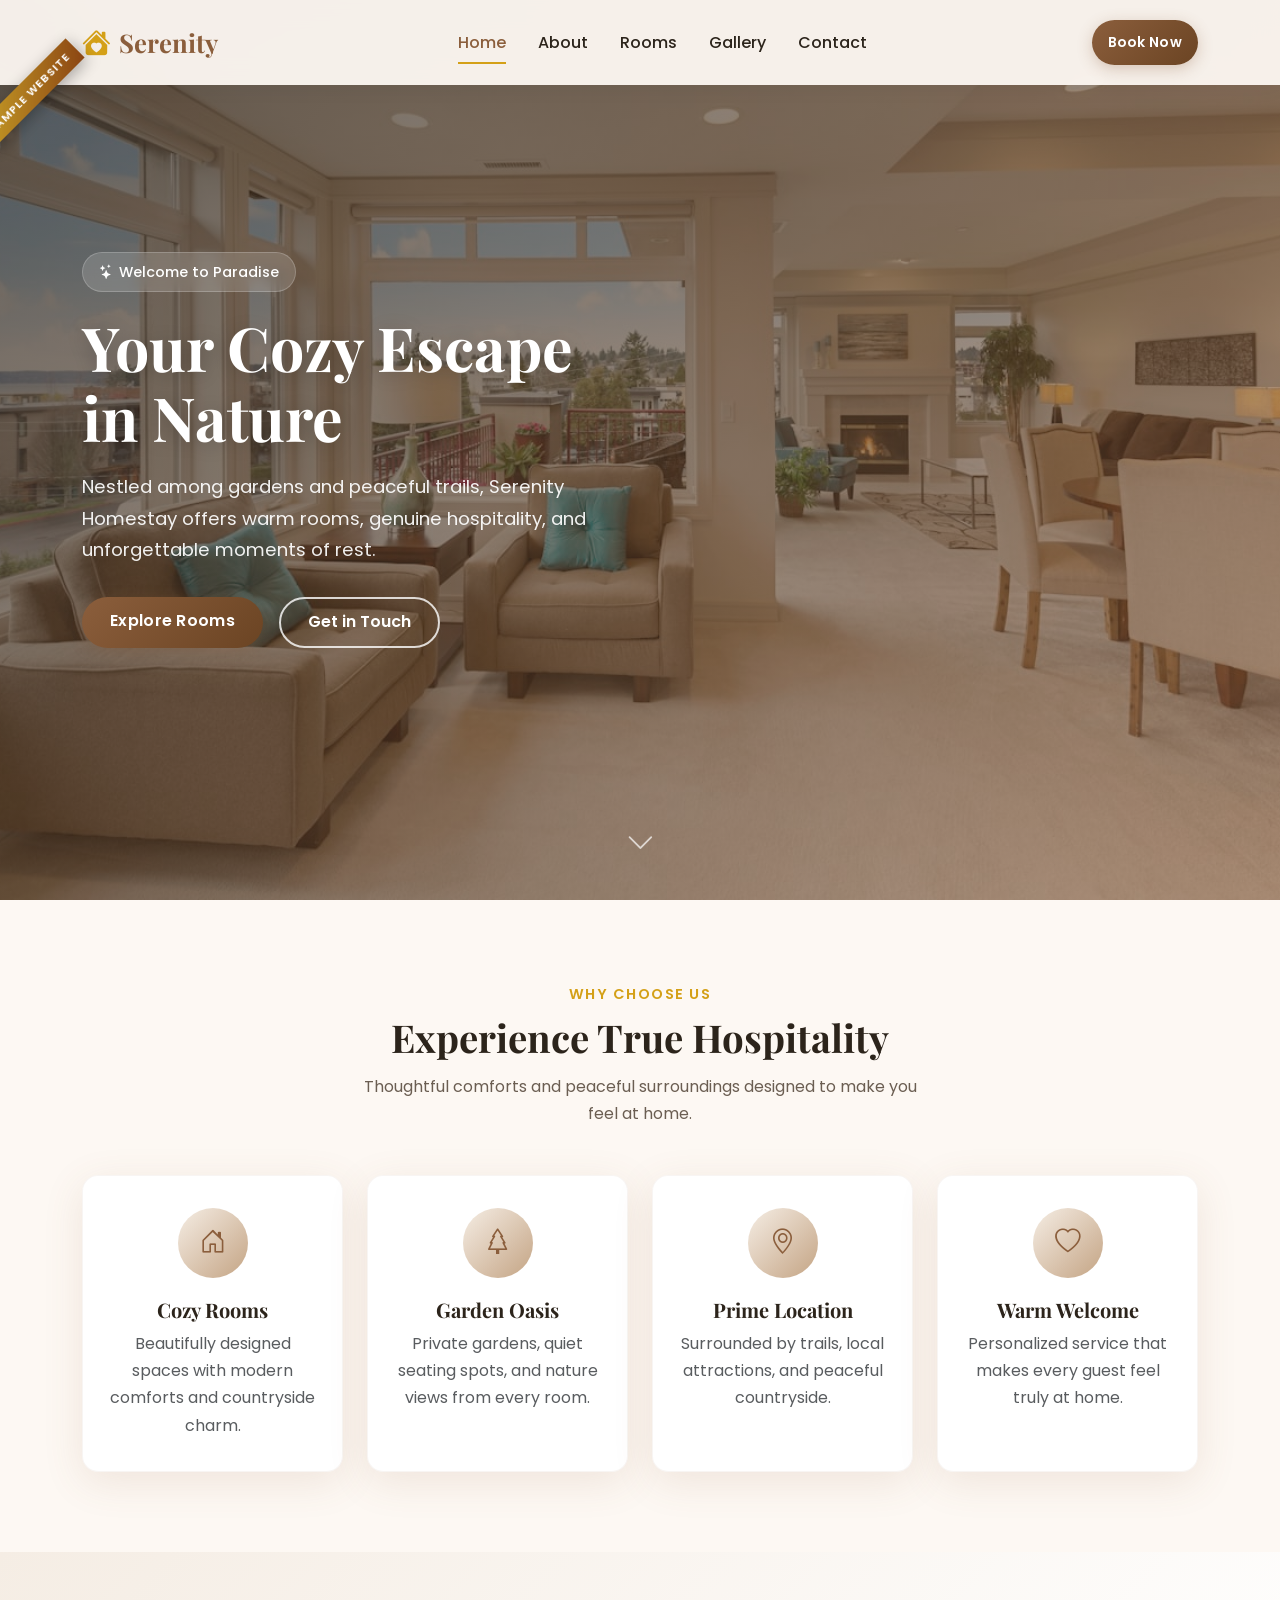
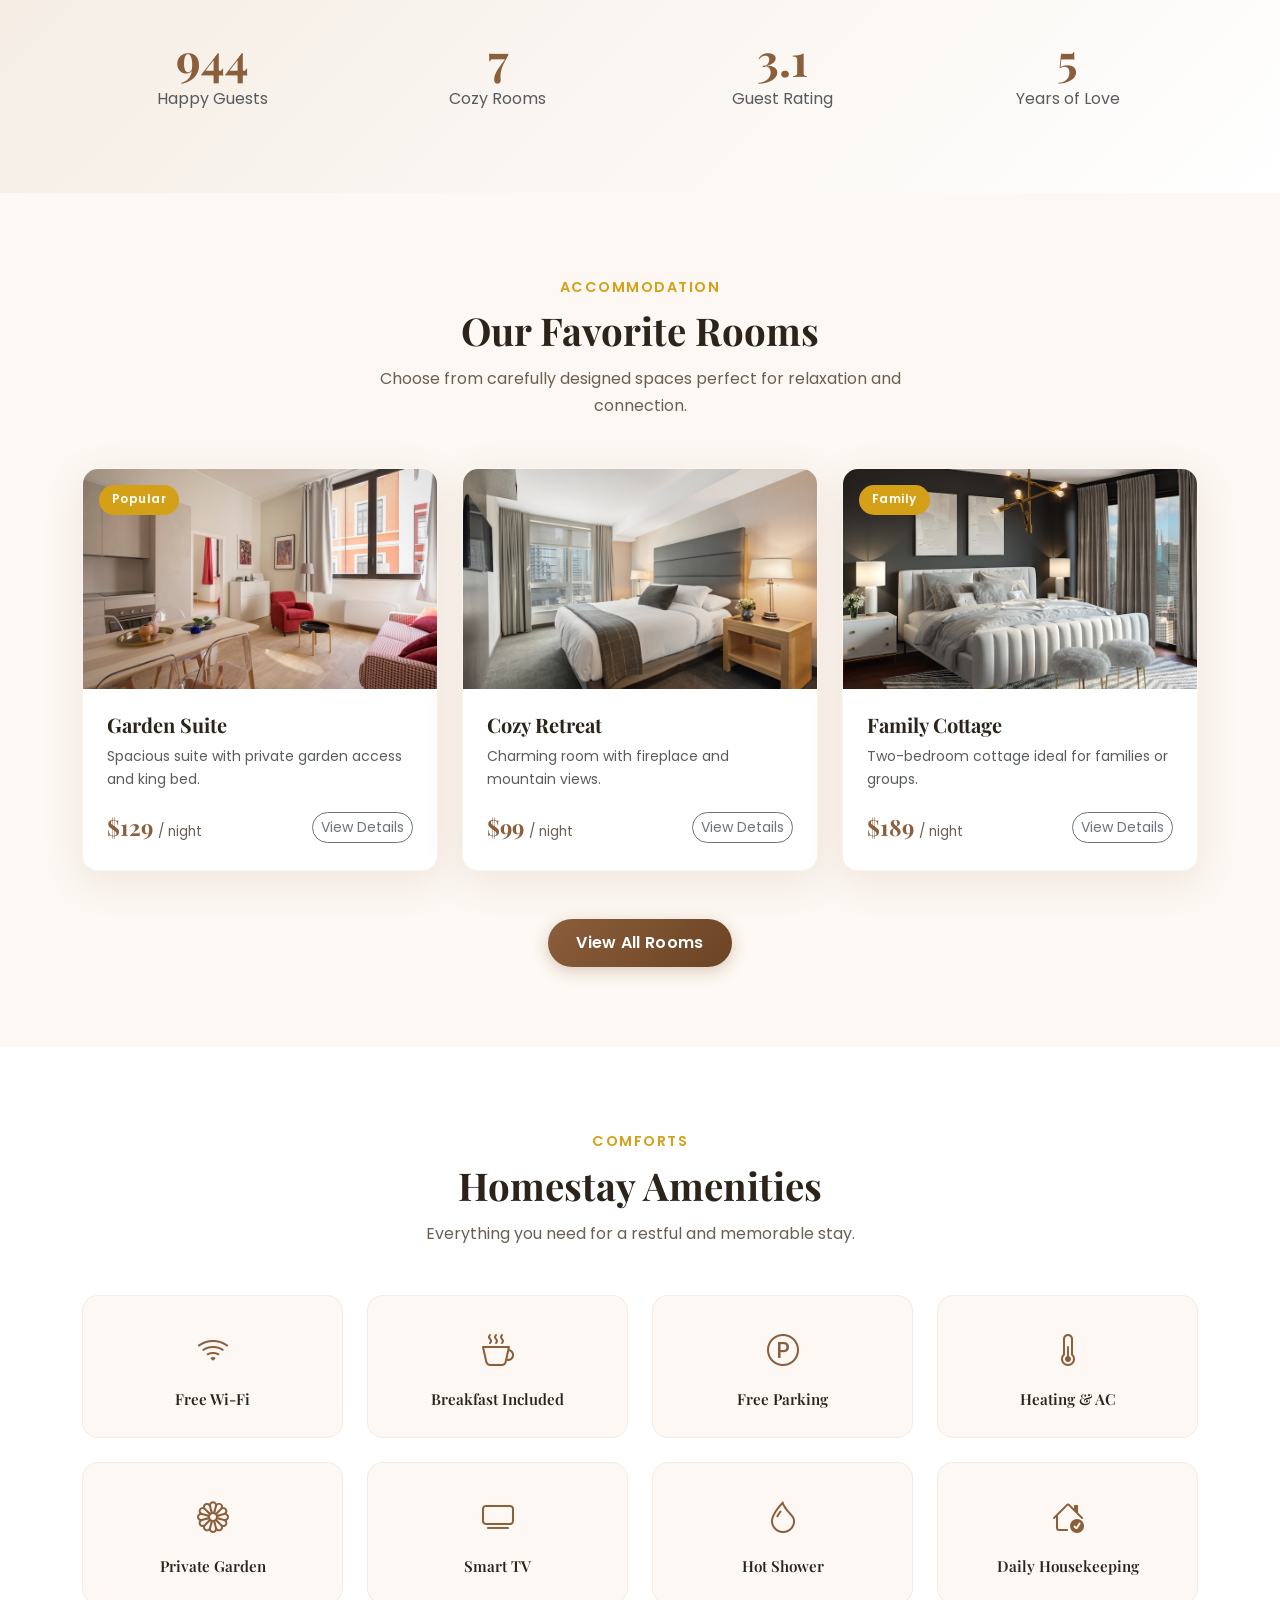
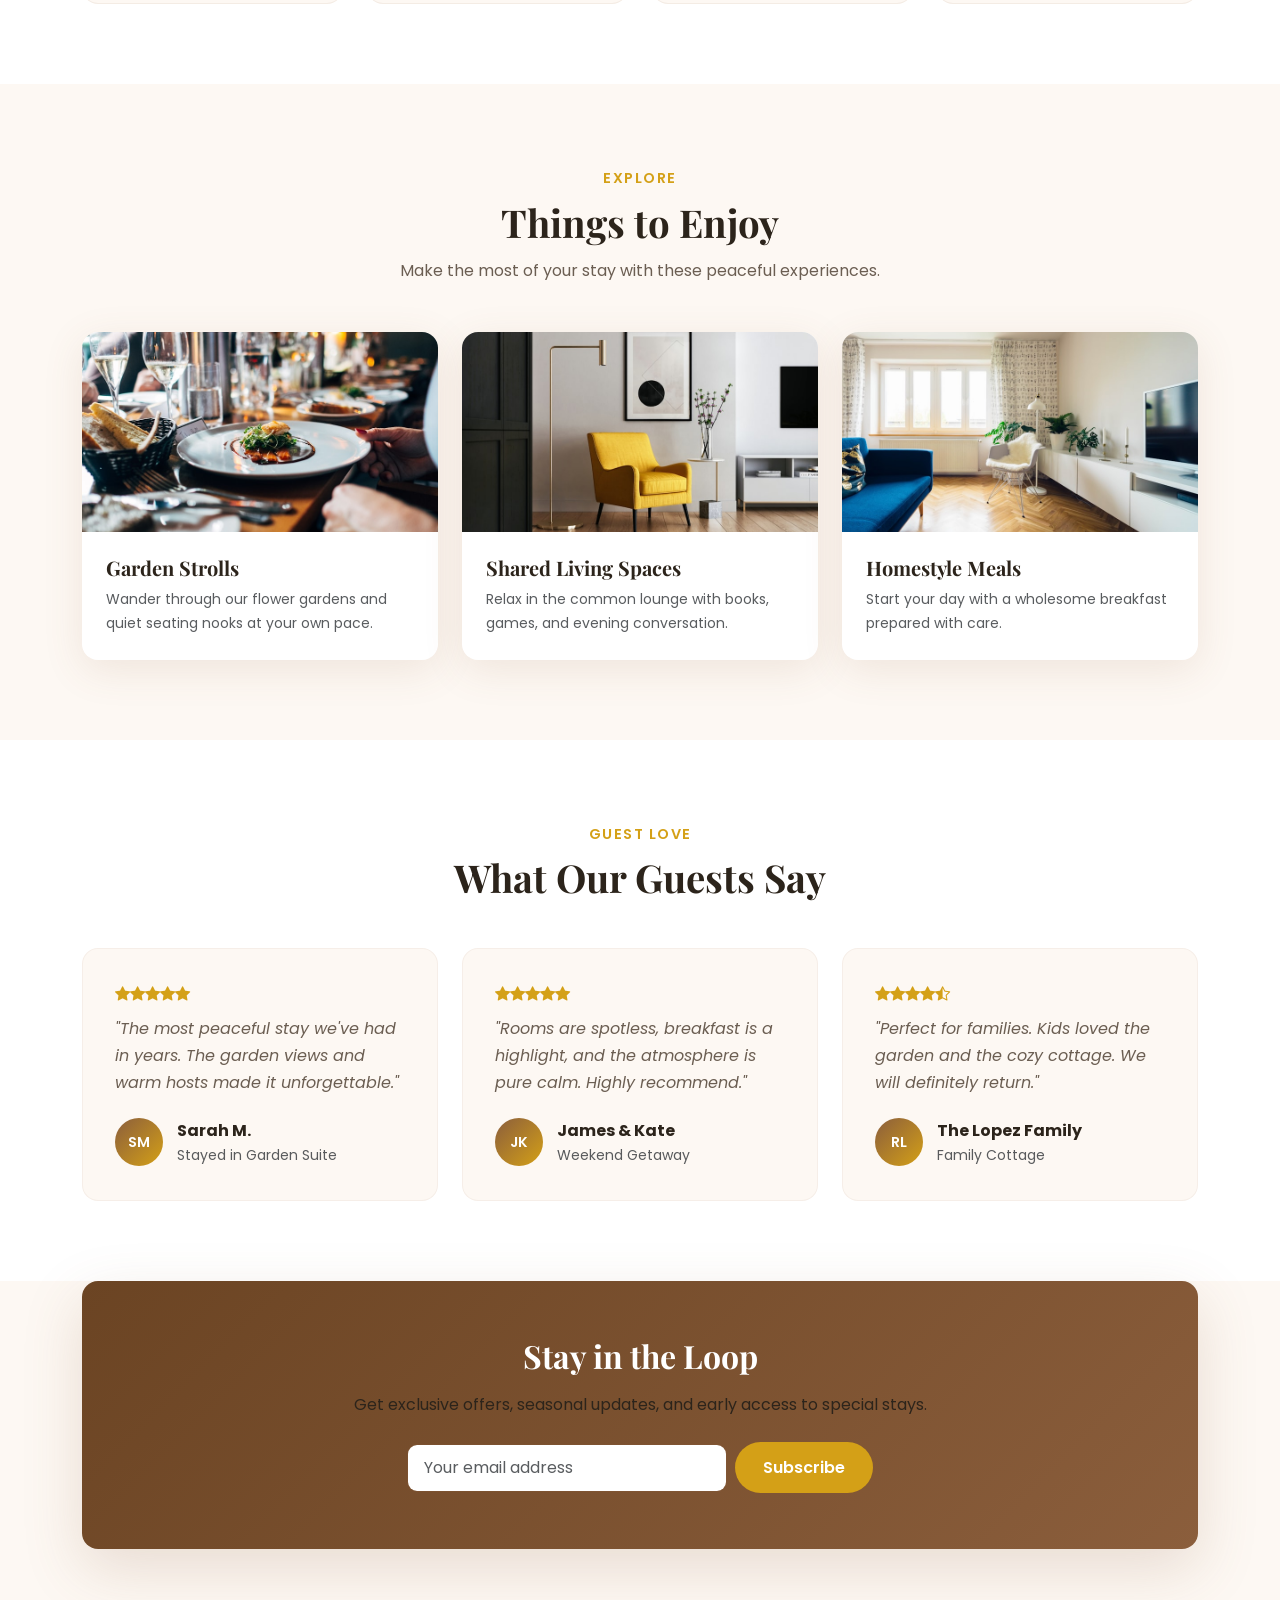
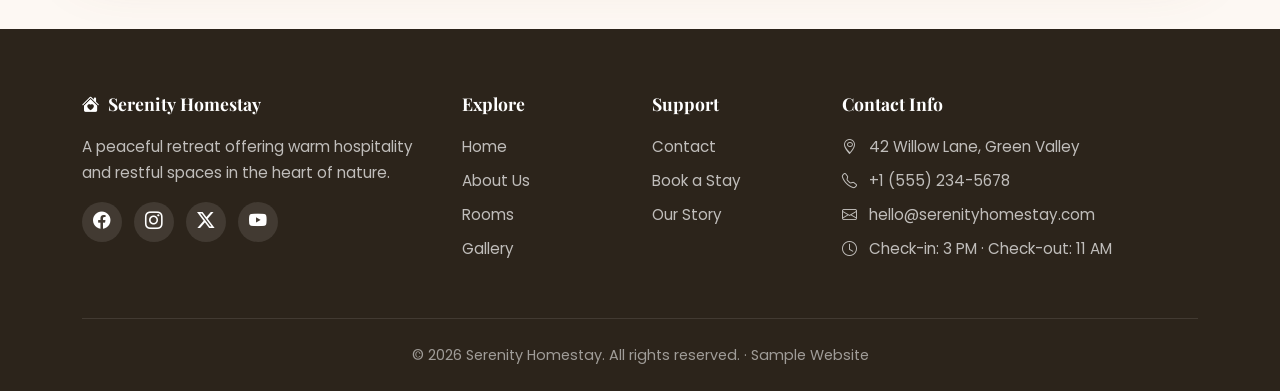
==== commit b6b761ee: "Add files via upload" ====
--- a/index.html
+++ b/index.html
@@ -3,31 +3,25 @@
 <head>
   <meta charset="UTF-8">
   <meta name="viewport" content="width=device-width, initial-scale=1.0">
-  <title>Serenity Homestay & Bakery | Cozy Stay, Fresh Bakes</title>
-  <meta name="description" content="Experience peace and homemade bakery delights at Serenity Homestay. Book rooms and order fresh breads, pastries & more.">
-  <!-- Bootstrap 5 -->
+  <title>Serenity Homestay | Your Cozy Escape in Nature</title>
+  <meta name="description" content="Experience peace and warm hospitality at Serenity Homestay. Book cozy rooms surrounded by gardens and nature.">
   <link href="https://cdn.jsdelivr.net/npm/bootstrap@5.3.3/dist/css/bootstrap.min.css" rel="stylesheet">
-  <!-- Bootstrap Icons -->
   <link href="https://cdn.jsdelivr.net/npm/bootstrap-icons@1.11.3/font/bootstrap-icons.min.css" rel="stylesheet">
-  <!-- Google Fonts -->
   <link href="https://fonts.googleapis.com/css2?family=Playfair+Display:wght@600;700&family=Poppins:wght@300;400;500;600;700&display=swap" rel="stylesheet">
-  <!-- Custom CSS -->
+  <link href="https://unpkg.com/aos@2.3.4/dist/aos.css" rel="stylesheet">
   <link href="style.css" rel="stylesheet">
 </head>
-
 <body>
-  <div class="sample-badge">>>>Sample Website 104</div>
-  <!-- Toast Container -->
+  <div class="sample-badge">Sample Website</div>
   <div class="toast-container"></div>
-  
+
   <!-- Navbar -->
   <nav class="navbar navbar-expand-lg fixed-top">
-    
     <div class="container">
       <a class="navbar-brand" href="index.html">
         <i class="bi bi-house-heart-fill"></i> Serenity
       </a>
-      <button class="navbar-toggler" type="button" data-bs-toggle="collapse" data-bs-target="#navMenu">
+      <button class="navbar-toggler" type="button" data-bs-toggle="collapse" data-bs-target="#navMenu" aria-label="Toggle navigation">
         <span class="navbar-toggler-icon"></span>
       </button>
       <div class="collapse navbar-collapse" id="navMenu">
@@ -35,71 +29,68 @@
           <li class="nav-item"><a class="nav-link active" href="index.html">Home</a></li>
           <li class="nav-item"><a class="nav-link" href="about.html">About</a></li>
           <li class="nav-item"><a class="nav-link" href="rooms.html">Rooms</a></li>
-          <li class="nav-item"><a class="nav-link" href="bakery.html">Bakery</a></li>
           <li class="nav-item"><a class="nav-link" href="gallery.html">Gallery</a></li>
           <li class="nav-item"><a class="nav-link" href="contact.html">Contact</a></li>
         </ul>
-        
-        <a href="cart.html" class="nav-link cart-btn">
-          <i class="bi bi-cart3"></i> Cart
-          <span class="cart-count">0</span>
-        </a>
+        <a href="rooms.html" class="btn btn-primary-custom btn-sm px-3">Book Now</a>
       </div>
     </div>
   </nav>
-
-
 
   <!-- Hero Section -->
   <section class="hero">
-    <div class="container">
-      <div class="hero-content">
+    <div class="hero-overlay"></div>
+    <div class="container">
+      <div class="hero-content" data-aos="fade-up" data-aos-duration="1000">
         <span class="hero-badge"><i class="bi bi-stars"></i> Welcome to Paradise</span>
-        <h1>Your Cozy Escape with Homemade Delights</h1>
-        <p>Nestled in nature, Serenity Homestay offers warm rooms, fresh bakery treats, and unforgettable memories. Book your stay or order our signature breads & pastries online.</p>
+        <h1>Your Cozy Escape<br>in Nature</h1>
+        <p>Nestled among gardens and peaceful trails, Serenity Homestay offers warm rooms, genuine hospitality, and unforgettable moments of rest.</p>
         <div class="hero-btns">
           <a href="rooms.html" class="btn btn-primary-custom">Explore Rooms</a>
-          <a href="bakery.html" class="btn btn-outline-custom">Shop Bakery</a>
-        </div>
-      </div>
+          <a href="contact.html" class="btn btn-outline-custom">Get in Touch</a>
+        </div>
+      </div>
+    </div>
+    <div class="hero-scroll">
+      <a href="#features"><i class="bi bi-chevron-down"></i></a>
     </div>
   </section>
 
   <!-- Features -->
-  <section class="section">
-    <div class="container">
-      <div class="section-title fade-in-up">
+  <section class="section" id="features">
+    <div class="container">
+      <div class="section-title" data-aos="fade-up">
         <span class="subtitle">Why Choose Us</span>
         <h2>Experience True Hospitality</h2>
-        <p>From comfortable stays to freshly baked goods made with love every morning.</p>
-      </div>
-      <div class="row g-4">
-        <div class="col-md-6 col-lg-3 fade-in-up">
+        <p>Thoughtful comforts and peaceful surroundings designed to make you feel at home.</p>
+      </div>
+      <div class="row g-4">
+        <div class="col-md-6 col-lg-3" data-aos="fade-up" data-aos-delay="100">
           <div class="feature-card">
             <div class="feature-icon"><i class="bi bi-house-door"></i></div>
             <h5>Cozy Rooms</h5>
-            <p class="text-muted mb-0">Beautifully designed rooms with modern comforts and countryside charm.</p>
-          </div>
-        </div>
-        <div class="col-md-6 col-lg-3 fade-in-up">
+            <p class="text-muted mb-0">Beautifully designed spaces with modern comforts and countryside charm.</p>
+          </div>
+        </div>
+        <div class="col-md-6 col-lg-3" data-aos="fade-up" data-aos-delay="200">
           <div class="feature-card">
-            <div class="feature-icon"><i class="bi bi-cup-hot"></i></div>
-            <h5>Fresh Bakery</h5>
-            <p class="text-muted mb-0">Artisan breads, pastries & cakes baked daily from family recipes.</p>
-          </div>
-        </div>
-        <div class="col-md-6 col-lg-3 fade-in-up">
+            <div class="feature-icon"><i class="bi bi-tree"></i></div>
+            <h5>Garden Oasis</h5>
+            <p class="text-muted mb-0">Private gardens, quiet seating spots, and nature views from every room.</p>
+          </div>
+        </div>
+        <div class="col-md-6 col-lg-3" data-aos="fade-up" data-aos-delay="300">
           <div class="feature-card">
             <div class="feature-icon"><i class="bi bi-geo-alt"></i></div>
             <h5>Prime Location</h5>
-            <p class="text-muted mb-0">Surrounded by gardens, trails and peaceful nature views.</p>
-          </div>
-        </div>
-        <div class="col-md-6 col-lg-3 fade-in-up">
+            <p class="text-muted mb-0">Surrounded by trails, local attractions, and peaceful countryside.</p>
+          </div>
+        </div>
+        <div class="col-md-6 col-lg-3" data-aos="fade-up" data-aos-delay="400">
           <div class="feature-card">
             <div class="feature-icon"><i class="bi bi-heart"></i></div>
             <h5>Warm Welcome</h5>
-            <p class="text-muted mb-0">Personalized service that makes every guest feel at home.</p>
+            <p class="text-muted mb-0">Personalized service that makes every guest feel truly at home.</p>
           </div>
         </div>
       </div>
@@ -110,19 +101,19 @@
   <section class="section bg-white stats-section">
     <div class="container">
       <div class="row text-center g-4">
-        <div class="col-6 col-md-3 fade-in-up">
+        <div class="col-6 col-md-3" data-aos="zoom-in" data-aos-delay="100">
           <div class="stat-number" data-target="1500">0</div>
           <p class="text-muted mb-0">Happy Guests</p>
         </div>
-        <div class="col-6 col-md-3 fade-in-up">
+        <div class="col-6 col-md-3" data-aos="zoom-in" data-aos-delay="200">
           <div class="stat-number" data-target="12">0</div>
           <p class="text-muted mb-0">Cozy Rooms</p>
         </div>
-        <div class="col-6 col-md-3 fade-in-up">
-          <div class="stat-number" data-target="50">0</div>
-          <p class="text-muted mb-0">Bakery Items</p>
-        </div>
-        <div class="col-6 col-md-3 fade-in-up">
+        <div class="col-6 col-md-3" data-aos="zoom-in" data-aos-delay="300">
+          <div class="stat-number" data-target="4.9">0</div>
+          <p class="text-muted mb-0">Guest Rating</p>
+        </div>
+        <div class="col-6 col-md-3" data-aos="zoom-in" data-aos-delay="400">
           <div class="stat-number" data-target="8">0</div>
           <p class="text-muted mb-0">Years of Love</p>
         </div>
@@ -133,16 +124,16 @@
   <!-- Featured Rooms -->
   <section class="section">
     <div class="container">
-      <div class="section-title fade-in-up">
+      <div class="section-title" data-aos="fade-up">
         <span class="subtitle">Accommodation</span>
         <h2>Our Favorite Rooms</h2>
-        <p>Choose from carefully designed spaces perfect for relaxation.</p>
-      </div>
-      <div class="row g-4">
-        <div class="col-md-6 col-lg-4 fade-in-up">
+        <p>Choose from carefully designed spaces perfect for relaxation and connection.</p>
+      </div>
+      <div class="row g-4">
+        <div class="col-md-6 col-lg-4" data-aos="fade-up" data-aos-delay="100">
           <div class="room-card">
             <div class="room-img-wrap">
-              <img src="room1.jpg" alt="Garden Suite">
+              <img src="room1.jpg" alt="Garden Suite" loading="lazy">
               <span class="room-badge">Popular</span>
             </div>
             <div class="room-body">
@@ -155,10 +146,10 @@
             </div>
           </div>
         </div>
-        <div class="col-md-6 col-lg-4 fade-in-up">
+        <div class="col-md-6 col-lg-4" data-aos="fade-up" data-aos-delay="200">
           <div class="room-card">
             <div class="room-img-wrap">
-              <img src="room2.jpg" alt="Cozy Retreat">
+              <img src="room2.jpg" alt="Cozy Retreat" loading="lazy">
             </div>
             <div class="room-body">
               <h5>Cozy Retreat</h5>
@@ -170,10 +161,10 @@
             </div>
           </div>
         </div>
-        <div class="col-md-6 col-lg-4 fade-in-up">
+        <div class="col-md-6 col-lg-4" data-aos="fade-up" data-aos-delay="300">
           <div class="room-card">
             <div class="room-img-wrap">
-              <img src="room3.jpg" alt="Family Cottage">
+              <img src="room3.jpg" alt="Family Cottage" loading="lazy">
               <span class="room-badge">Family</span>
             </div>
             <div class="room-body">
@@ -187,114 +178,133 @@
           </div>
         </div>
       </div>
-      <div class="text-center mt-5">
+      <div class="text-center mt-5" data-aos="fade-up">
         <a href="rooms.html" class="btn btn-primary-custom">View All Rooms</a>
       </div>
     </div>
   </section>
 
-  <!-- Bakery Preview -->
+  <!-- Amenities -->
   <section class="section bg-white">
     <div class="container">
-      <div class="section-title fade-in-up">
-        <span class="subtitle">From Our Oven</span>
-        <h2>Signature Bakery Favorites</h2>
-        <p>Order fresh goods for pickup or delivery. Perfect for breakfast or gifts!</p>
-      </div>
-      <div class="row g-4">
-        <div class="col-6 col-md-4 col-lg-3 fade-in-up">
-          <div class="product-card">
-            <div class="product-img-wrap">
-              <img src="bread.jpg" alt="Artisan Sourdough">
-              <span class="product-badge">Fresh</span>
-            </div>
-            <div class="product-body">
-              <div class="product-category">Bread</div>
-              <h5 class="product-title">Artisan Sourdough</h5>
-              <p class="product-desc">Crusty, tangy loaf baked with natural starter.</p>
-              <div class="product-footer">
-                <span class="product-price">$8.50</span>
-                <button class="btn-add-cart" data-id="p1" data-name="Artisan Sourdough" data-price="8.50" data-image="bread.jpg" data-category="Bread">
-                  <i class="bi bi-cart-plus"></i> Add
-                </button>
-              </div>
-            </div>
-          </div>
-        </div>
-        <div class="col-6 col-md-4 col-lg-3 fade-in-up">
-          <div class="product-card">
-            <div class="product-img-wrap">
-              <img src="cake.jpg" alt="Chocolate Fudge Cake">
-            </div>
-            <div class="product-body">
-              <div class="product-category">Cake</div>
-              <h5 class="product-title">Chocolate Fudge Cake</h5>
-              <p class="product-desc">Rich layers of chocolate with silky ganache.</p>
-              <div class="product-footer">
-                <span class="product-price">$32.00</span>
-                <button class="btn-add-cart" data-id="p2" data-name="Chocolate Fudge Cake" data-price="32.00" data-image="cake.jpg" data-category="Cake">
-                  <i class="bi bi-cart-plus"></i> Add
-                </button>
-              </div>
-            </div>
-          </div>
-        </div>
-        <div class="col-6 col-md-4 col-lg-3 fade-in-up">
-          <div class="product-card">
-            <div class="product-img-wrap">
-              <img src="pastry.jpg" alt="Butter Croissants">
-              <span class="product-badge">Best Seller</span>
-            </div>
-            <div class="product-body">
-              <div class="product-category">Pastry</div>
-              <h5 class="product-title">Butter Croissants (4)</h5>
-              <p class="product-desc">Flaky, golden French-style croissants.</p>
-              <div class="product-footer">
-                <span class="product-price">$12.00</span>
-                <button class="btn-add-cart" data-id="p3" data-name="Butter Croissants (4)" data-price="12.00" data-image="pastry.jpg" data-category="Pastry">
-                  <i class="bi bi-cart-plus"></i> Add
-                </button>
-              </div>
-            </div>
-          </div>
-        </div>
-        <div class="col-6 col-md-4 col-lg-3 fade-in-up">
-          <div class="product-card">
-            <div class="product-img-wrap">
-              <img src="cookies.jpg" alt="Chocolate Chip Cookies">
-            </div>
-            <div class="product-body">
-              <div class="product-category">Cookies</div>
-              <h5 class="product-title">Chocolate Chip Cookies</h5>
-              <p class="product-desc">Dozen of soft-baked classic cookies.</p>
-              <div class="product-footer">
-                <span class="product-price">$15.00</span>
-                <button class="btn-add-cart" data-id="p4" data-name="Chocolate Chip Cookies" data-price="15.00" data-image="cookies.jpg" data-category="Cookies">
-                  <i class="bi bi-cart-plus"></i> Add
-                </button>
-              </div>
-            </div>
-          </div>
-        </div>
-      </div>
-      <div class="text-center mt-5">
-        <a href="bakery.html" class="btn btn-primary-custom">Browse Full Menu</a>
+      <div class="section-title" data-aos="fade-up">
+        <span class="subtitle">Comforts</span>
+        <h2>Homestay Amenities</h2>
+        <p>Everything you need for a restful and memorable stay.</p>
+      </div>
+      <div class="row g-4">
+        <div class="col-6 col-md-4 col-lg-3" data-aos="fade-up" data-aos-delay="50">
+          <div class="amenity-card">
+            <i class="bi bi-wifi"></i>
+            <h6>Free Wi-Fi</h6>
+          </div>
+        </div>
+        <div class="col-6 col-md-4 col-lg-3" data-aos="fade-up" data-aos-delay="100">
+          <div class="amenity-card">
+            <i class="bi bi-cup-hot"></i>
+            <h6>Breakfast Included</h6>
+          </div>
+        </div>
+        <div class="col-6 col-md-4 col-lg-3" data-aos="fade-up" data-aos-delay="150">
+          <div class="amenity-card">
+            <i class="bi bi-p-circle"></i>
+            <h6>Free Parking</h6>
+          </div>
+        </div>
+        <div class="col-6 col-md-4 col-lg-3" data-aos="fade-up" data-aos-delay="200">
+          <div class="amenity-card">
+            <i class="bi bi-thermometer-half"></i>
+            <h6>Heating & AC</h6>
+          </div>
+        </div>
+        <div class="col-6 col-md-4 col-lg-3" data-aos="fade-up" data-aos-delay="250">
+          <div class="amenity-card">
+            <i class="bi bi-flower1"></i>
+            <h6>Private Garden</h6>
+          </div>
+        </div>
+        <div class="col-6 col-md-4 col-lg-3" data-aos="fade-up" data-aos-delay="300">
+          <div class="amenity-card">
+            <i class="bi bi-tv"></i>
+            <h6>Smart TV</h6>
+          </div>
+        </div>
+        <div class="col-6 col-md-4 col-lg-3" data-aos="fade-up" data-aos-delay="350">
+          <div class="amenity-card">
+            <i class="bi bi-droplet"></i>
+            <h6>Hot Shower</h6>
+          </div>
+        </div>
+        <div class="col-6 col-md-4 col-lg-3" data-aos="fade-up" data-aos-delay="400">
+          <div class="amenity-card">
+            <i class="bi bi-house-check"></i>
+            <h6>Daily Housekeeping</h6>
+          </div>
+        </div>
+      </div>
+    </div>
+  </section>
+
+  <!-- Experiences -->
+  <section class="section">
+    <div class="container">
+      <div class="section-title" data-aos="fade-up">
+        <span class="subtitle">Explore</span>
+        <h2>Things to Enjoy</h2>
+        <p>Make the most of your stay with these peaceful experiences.</p>
+      </div>
+      <div class="row g-4">
+        <div class="col-md-4" data-aos="fade-up" data-aos-delay="100">
+          <div class="experience-card">
+            <div class="experience-img">
+              <img src="garden.jpg" alt="Garden Strolls" loading="lazy">
+            </div>
+            <div class="experience-body">
+              <h5>Garden Strolls</h5>
+              <p class="text-muted small mb-0">Wander through our flower gardens and quiet seating nooks at your own pace.</p>
+            </div>
+          </div>
+        </div>
+        <div class="col-md-4" data-aos="fade-up" data-aos-delay="200">
+          <div class="experience-card">
+            <div class="experience-img">
+              <img src="living.jpg" alt="Living Room" loading="lazy">
+            </div>
+            <div class="experience-body">
+              <h5>Shared Living Spaces</h5>
+              <p class="text-muted small mb-0">Relax in the common lounge with books, games, and evening conversation.</p>
+            </div>
+          </div>
+        </div>
+        <div class="col-md-4" data-aos="fade-up" data-aos-delay="300">
+          <div class="experience-card">
+            <div class="experience-img">
+              <img src="dining.jpg" alt="Dining" loading="lazy">
+            </div>
+            <div class="experience-body">
+              <h5>Homestyle Meals</h5>
+              <p class="text-muted small mb-0">Start your day with a wholesome breakfast prepared with care.</p>
+            </div>
+          </div>
+        </div>
       </div>
     </div>
   </section>
 
   <!-- Testimonials -->
-  <section class="section">
-    <div class="container">
-      <div class="section-title fade-in-up">
+  <section class="section bg-white">
+    <div class="container">
+      <div class="section-title" data-aos="fade-up">
         <span class="subtitle">Guest Love</span>
         <h2>What Our Guests Say</h2>
       </div>
       <div class="row g-4">
-        <div class="col-md-4 fade-in-up">
+        <div class="col-md-4" data-aos="fade-up" data-aos-delay="100">
           <div class="testimonial-card">
-            <div class="stars mb-2"><i class="bi bi-star-fill"></i><i class="bi bi-star-fill"></i><i class="bi bi-star-fill"></i><i class="bi bi-star-fill"></i><i class="bi bi-star-fill"></i></div>
-            <p class="testimonial-text">"The most peaceful stay we've had in years. The sourdough alone is worth the trip! Hosts were incredibly warm."</p>
+            <div class="stars mb-2">
+              <i class="bi bi-star-fill"></i><i class="bi bi-star-fill"></i><i class="bi bi-star-fill"></i><i class="bi bi-star-fill"></i><i class="bi bi-star-fill"></i>
+            </div>
+            <p class="testimonial-text">"The most peaceful stay we've had in years. The garden views and warm hosts made it unforgettable."</p>
             <div class="testimonial-author">
               <div class="author-avatar">SM</div>
               <div>
@@ -304,10 +314,12 @@
             </div>
           </div>
         </div>
-        <div class="col-md-4 fade-in-up">
+        <div class="col-md-4" data-aos="fade-up" data-aos-delay="200">
           <div class="testimonial-card">
-            <div class="stars mb-2"><i class="bi bi-star-fill"></i><i class="bi bi-star-fill"></i><i class="bi bi-star-fill"></i><i class="bi bi-star-fill"></i><i class="bi bi-star-fill"></i></div>
-            <p class="testimonial-text">"We ordered the chocolate cake for our anniversary and it was divine. Rooms are spotless and breakfast is a highlight."</p>
+            <div class="stars mb-2">
+              <i class="bi bi-star-fill"></i><i class="bi bi-star-fill"></i><i class="bi bi-star-fill"></i><i class="bi bi-star-fill"></i><i class="bi bi-star-fill"></i>
+            </div>
+            <p class="testimonial-text">"Rooms are spotless, breakfast is a highlight, and the atmosphere is pure calm. Highly recommend."</p>
             <div class="testimonial-author">
               <div class="author-avatar">JK</div>
               <div>
@@ -317,10 +329,12 @@
             </div>
           </div>
         </div>
-        <div class="col-md-4 fade-in-up">
+        <div class="col-md-4" data-aos="fade-up" data-aos-delay="300">
           <div class="testimonial-card">
-            <div class="stars mb-2"><i class="bi bi-star-fill"></i><i class="bi bi-star-fill"></i><i class="bi bi-star-fill"></i><i class="bi bi-star-fill"></i><i class="bi bi-star-half"></i></div>
-            <p class="testimonial-text">"Perfect for families. Kids loved the cookies and the garden. Will definitely return next season!"</p>
+            <div class="stars mb-2">
+              <i class="bi bi-star-fill"></i><i class="bi bi-star-fill"></i><i class="bi bi-star-fill"></i><i class="bi bi-star-fill"></i><i class="bi bi-star-half"></i>
+            </div>
+            <p class="testimonial-text">"Perfect for families. Kids loved the garden and the cozy cottage. We will definitely return."</p>
             <div class="testimonial-author">
               <div class="author-avatar">RL</div>
               <div>
@@ -337,9 +351,9 @@
   <!-- Newsletter -->
   <section class="section pt-0">
     <div class="container">
-      <div class="newsletter-section text-center fade-in-up">
+      <div class="newsletter-section text-center" data-aos="fade-up">
         <h2 class="text-white mb-3">Stay in the Loop</h2>
-        <p class="mb-4 opacity-90">Get exclusive offers, seasonal menus, and early access to special stays.</p>
+        <p class="mb-4 opacity-90">Get exclusive offers, seasonal updates, and early access to special stays.</p>
         <form id="newsletter-form" class="d-flex flex-column flex-sm-row gap-2 justify-content-center align-items-center">
           <input type="email" class="newsletter-input form-control" placeholder="Your email address" required>
           <button type="submit" class="newsletter-btn">Subscribe</button>
@@ -354,12 +368,12 @@
       <div class="row g-4">
         <div class="col-lg-4">
           <h5><i class="bi bi-house-heart-fill me-2"></i>Serenity Homestay</h5>
-          <p class="mb-3">A peaceful retreat offering warm hospitality and daily-baked artisan goods from our family kitchen.</p>
+          <p class="mb-3">A peaceful retreat offering warm hospitality and restful spaces in the heart of nature.</p>
           <div class="social-links">
-            <a href="#"><i class="bi bi-facebook"></i></a>
-            <a href="#"><i class="bi bi-instagram"></i></a>
-            <a href="#"><i class="bi bi-twitter-x"></i></a>
-            <a href="#"><i class="bi bi-youtube"></i></a>
+            <a href="#" aria-label="Facebook"><i class="bi bi-facebook"></i></a>
+            <a href="#" aria-label="Instagram"><i class="bi bi-instagram"></i></a>
+            <a href="#" aria-label="Twitter"><i class="bi bi-twitter-x"></i></a>
+            <a href="#" aria-label="YouTube"><i class="bi bi-youtube"></i></a>
           </div>
         </div>
         <div class="col-6 col-lg-2">
@@ -367,35 +381,33 @@
           <a href="index.html">Home</a>
           <a href="about.html">About Us</a>
           <a href="rooms.html">Rooms</a>
-          <a href="bakery.html">Bakery Shop</a>
+          <a href="gallery.html">Gallery</a>
         </div>
         <div class="col-6 col-lg-2">
           <h5>Support</h5>
-          <a href="gallery.html">Gallery</a>
           <a href="contact.html">Contact</a>
-          <a href="cart.html">My Cart</a>
-          <a href="checkout.html">Checkout</a>
+          <a href="rooms.html">Book a Stay</a>
+          <a href="about.html">Our Story</a>
         </div>
         <div class="col-lg-4">
           <h5>Contact Info</h5>
           <p class="mb-2"><i class="bi bi-geo-alt me-2"></i> 42 Willow Lane, Green Valley</p>
           <p class="mb-2"><i class="bi bi-telephone me-2"></i> +1 (555) 234-5678</p>
           <p class="mb-2"><i class="bi bi-envelope me-2"></i> hello@serenityhomestay.com</p>
-          <p class="mb-0"><i class="bi bi-clock me-2"></i> Check-in: 3 PM · Bakery: 7 AM – 6 PM</p>
+          <p class="mb-0"><i class="bi bi-clock me-2"></i> Check-in: 3 PM · Check-out: 11 AM</p>
         </div>
       </div>
       <div class="footer-bottom">
-        &copy; 2026 Serenity Homestay & Bakery. All rights reserved. · Sample Website We Create
+        &copy; 2026 Serenity Homestay. All rights reserved. · Sample Website
       </div>
     </div>
   </footer>
 
-  <!-- Back to top -->
   <button class="back-to-top" aria-label="Back to top"><i class="bi bi-chevron-up"></i></button>
 
-  <!-- Scripts -->
   <script src="https://code.jquery.com/jquery-3.7.1.min.js"></script>
   <script src="https://cdn.jsdelivr.net/npm/bootstrap@5.3.3/dist/js/bootstrap.bundle.min.js"></script>
+  <script src="https://unpkg.com/aos@2.3.4/dist/aos.js"></script>
   <script src="main.js"></script>
 </body>
 </html>
--- a/style.css
+++ b/style.css
@@ -1,5 +1,5 @@
 /* ========================================
-   Serenity Homestay & Bakery - Custom Styles
+   Serenity Homestay - Enhanced Styles
    Bootstrap 5 + Custom CSS + Animations
 ======================================== */
 
@@ -22,11 +22,20 @@
 }
 
 .sample-badge {
-  position: fixed; top: 80px; left: -35px;
+  position: fixed;
+  top: 80px;
+  left: -35px;
   background: linear-gradient(135deg, #c9a227, #8B4513);
-  color: white; padding: 4px 10px; font-size: 0.7rem; font-weight: 600;
-  letter-spacing: 1px; text-transform: uppercase; transform: rotate(-45deg);
-  z-index: 9998; box-shadow: 0 4px 15px rgba(0,0,0,0.3); pointer-events: none;
+  color: white;
+  padding: 4px 10px;
+  font-size: 0.7rem;
+  font-weight: 600;
+  letter-spacing: 1px;
+  text-transform: uppercase;
+  transform: rotate(-45deg);
+  z-index: 9998;
+  box-shadow: 0 4px 15px rgba(0,0,0,0.3);
+  pointer-events: none;
 }
 
 * {
@@ -99,7 +108,6 @@
   color: var(--text-dark) !important;
   padding: 0.5rem 1rem !important;
   position: relative;
-  margin: 0 0.15rem;
 }
 
 .nav-link::after {
@@ -116,153 +124,141 @@
 
 .nav-link:hover::after,
 .nav-link.active::after {
-  width: 70%;
-}
-
-.nav-link:hover,
+  width: 60%;
+}
+
 .nav-link.active {
   color: var(--primary) !important;
 }
 
-.cart-btn {
-  position: relative;
-  background: var(--primary);
+.navbar-toggler {
+  border: none;
+  box-shadow: none !important;
+}
+
+.navbar-toggler-icon {
+  background-image: url("data:image/svg+xml,%3csvg xmlns='http://www.w3.org/2000/svg' viewBox='0 0 30 30'%3e%3cpath stroke='rgba(139, 94, 60, 0.9)' stroke-linecap='round' stroke-miterlimit='10' stroke-width='2' d='M4 7h22M4 15h22M4 23h22'/%3e%3c/svg%3e");
+}
+
+/* ========== BUTTONS ========== */
+.btn-primary-custom {
+  background: linear-gradient(135deg, var(--primary), var(--primary-dark));
   color: white !important;
+  border: none;
+  padding: 0.75rem 1.75rem;
   border-radius: 50px;
-  padding: 0.45rem 1.1rem !important;
   font-weight: 600;
-  border: none;
-}
-
-.cart-btn:hover {
-  background: var(--primary-dark);
+  letter-spacing: 0.3px;
+  transition: var(--transition);
+  box-shadow: 0 4px 15px rgba(139, 94, 60, 0.3);
+}
+
+.btn-primary-custom:hover {
   transform: translateY(-2px);
-  box-shadow: 0 6px 20px rgba(139, 94, 60, 0.35);
-}
-
-.cart-count {
-  position: absolute;
-  top: -6px;
-  right: -6px;
-  background: var(--accent);
-  color: white;
-  font-size: 0.7rem;
-  font-weight: 700;
-  width: 20px;
-  height: 20px;
-  border-radius: 50%;
-  display: flex;
-  align-items: center;
-  justify-content: center;
-  box-shadow: 0 2px 8px rgba(0,0,0,0.2);
+  box-shadow: 0 8px 25px rgba(139, 94, 60, 0.4);
+  background: linear-gradient(135deg, var(--primary-dark), var(--primary));
+  color: white !important;
+}
+
+.btn-outline-custom {
+  background: transparent;
+  color: white !important;
+  border: 2px solid rgba(255,255,255,0.8);
+  padding: 0.7rem 1.7rem;
+  border-radius: 50px;
+  font-weight: 600;
+  transition: var(--transition);
+}
+
+.btn-outline-custom:hover {
+  background: white;
+  color: var(--primary) !important;
+  border-color: white;
+  transform: translateY(-2px);
 }
 
 /* ========== HERO ========== */
 .hero {
+  position: relative;
   min-height: 100vh;
-  background: linear-gradient(135deg, rgba(44, 36, 27, 0.65), rgba(139, 94, 60, 0.55)),
-              url('hero-bg.jpg') center/cover no-repeat fixed;
-  display: flex;
-  align-items: center;
-  position: relative;
-  color: white;
+  display: flex;
+  align-items: center;
+  background: url('hero-bg.jpg') center/cover no-repeat;
   overflow: hidden;
 }
 
-.hero::before {
-  content: '';
+.hero-overlay {
   position: absolute;
-  bottom: 0;
-  left: 0;
-  right: 0;
-  height: 120px;
-  background: linear-gradient(to top, var(--bg-cream), transparent);
-}
-
-.hero-content {
+  inset: 0;
+  background: linear-gradient(135deg, rgba(44,36,27,0.7), rgba(139,94,60,0.55));
+  z-index: 1;
+}
+
+.hero .container {
   position: relative;
   z-index: 2;
-  max-width: 720px;
+}
+
+.hero-content {
+  max-width: 680px;
+  color: white;
+  padding: 2rem 0;
 }
 
 .hero-badge {
-  display: inline-block;
-  background: rgba(212, 160, 23, 0.25);
-  border: 1px solid rgba(212, 160, 23, 0.5);
-  color: #FFD700;
-  padding: 0.4rem 1.2rem;
+  display: inline-flex;
+  align-items: center;
+  gap: 0.4rem;
+  background: rgba(255,255,255,0.15);
+  backdrop-filter: blur(8px);
+  padding: 0.4rem 1rem;
   border-radius: 50px;
-  font-size: 0.85rem;
-  font-weight: 600;
-  letter-spacing: 1px;
-  text-transform: uppercase;
-  margin-bottom: 1.5rem;
-  animation: fadeInDown 0.8s ease;
+  font-size: 0.9rem;
+  font-weight: 500;
+  margin-bottom: 1.25rem;
+  border: 1px solid rgba(255,255,255,0.2);
 }
 
 .hero h1 {
-  font-size: clamp(2.5rem, 5vw, 4rem);
-  color: white;
-  margin-bottom: 1.2rem;
-  line-height: 1.2;
-  animation: fadeInUp 0.9s ease 0.1s both;
+  font-size: clamp(2.5rem, 5vw, 3.8rem);
+  color: white;
+  line-height: 1.15;
+  margin-bottom: 1.25rem;
+  text-shadow: 0 2px 20px rgba(0,0,0,0.2);
 }
 
 .hero p {
-  font-size: 1.2rem;
-  opacity: 0.95;
+  font-size: 1.15rem;
+  opacity: 0.92;
   margin-bottom: 2rem;
-  animation: fadeInUp 0.9s ease 0.25s both;
+  max-width: 520px;
 }
 
 .hero-btns {
   display: flex;
   flex-wrap: wrap;
   gap: 1rem;
-  animation: fadeInUp 0.9s ease 0.4s both;
-}
-
-.btn-primary-custom {
-  background: var(--accent);
-  color: white;
-  border: none;
-  padding: 0.85rem 2rem;
-  border-radius: 50px;
-  font-weight: 600;
-  font-size: 1rem;
-  transition: var(--transition);
-  box-shadow: 0 8px 25px rgba(212, 160, 23, 0.4);
-}
-
-.btn-primary-custom:hover {
-  background: var(--accent-hover);
-  transform: translateY(-3px);
-  box-shadow: 0 12px 35px rgba(212, 160, 23, 0.5);
-  color: white;
-}
-
-.btn-outline-custom {
-  background: transparent;
-  color: white;
-  border: 2px solid rgba(255,255,255,0.7);
-  padding: 0.8rem 2rem;
-  border-radius: 50px;
-  font-weight: 600;
-  transition: var(--transition);
-}
-
-.btn-outline-custom:hover {
-  background: white;
-  color: var(--primary);
-  border-color: white;
-  transform: translateY(-3px);
-}
-
-
-
-@keyframes pulse-badge {
-  0%, 100% { transform: rotate(3deg) scale(1); }
-  50% { transform: rotate(3deg) scale(1.05); }
+}
+
+.hero-scroll {
+  position: absolute;
+  bottom: 2rem;
+  left: 50%;
+  transform: translateX(-50%);
+  z-index: 2;
+}
+
+.hero-scroll a {
+  color: white;
+  font-size: 1.8rem;
+  opacity: 0.7;
+  animation: bounce 2s infinite;
+}
+
+@keyframes bounce {
+  0%, 20%, 50%, 80%, 100% { transform: translateY(0); }
+  40% { transform: translateY(-10px); }
+  60% { transform: translateY(-5px); }
 }
 
 /* ========== SECTIONS ========== */
@@ -280,65 +276,93 @@
   color: var(--accent);
   font-weight: 600;
   font-size: 0.9rem;
+  letter-spacing: 1.5px;
   text-transform: uppercase;
-  letter-spacing: 2px;
   margin-bottom: 0.5rem;
 }
 
 .section-title h2 {
-  font-size: clamp(1.8rem, 4vw, 2.6rem);
-  margin-bottom: 1rem;
+  font-size: clamp(1.8rem, 3vw, 2.5rem);
+  margin-bottom: 0.75rem;
 }
 
 .section-title p {
   color: var(--text-muted);
-  max-width: 600px;
+  max-width: 560px;
   margin: 0 auto;
+}
+
+.bg-white {
+  background: var(--white) !important;
+}
+
+.bg-soft {
+  background: var(--bg-soft) !important;
 }
 
 /* ========== FEATURE CARDS ========== */
 .feature-card {
-  background: white;
+  background: var(--white);
   border-radius: var(--radius);
   padding: 2rem 1.5rem;
   text-align: center;
   box-shadow: var(--shadow);
   transition: var(--transition);
   height: 100%;
-  border: 1px solid rgba(139, 94, 60, 0.08);
+  border: 1px solid rgba(139, 94, 60, 0.06);
 }
 
 .feature-card:hover {
-  transform: translateY(-10px);
+  transform: translateY(-8px);
   box-shadow: var(--shadow-lg);
 }
 
 .feature-icon {
   width: 70px;
   height: 70px;
-  background: linear-gradient(135deg, var(--primary-light), var(--primary));
   border-radius: 50%;
+  background: linear-gradient(135deg, var(--bg-soft), var(--primary-light));
   display: flex;
   align-items: center;
   justify-content: center;
-  margin: 0 auto 1.5rem;
-  font-size: 1.8rem;
-  color: white;
+  margin: 0 auto 1.25rem;
+  font-size: 1.6rem;
+  color: var(--primary);
   transition: var(--transition);
 }
 
 .feature-card:hover .feature-icon {
-  transform: scale(1.1) rotate(5deg);
+  background: linear-gradient(135deg, var(--primary), var(--primary-dark));
+  color: white;
+  transform: scale(1.08);
+}
+
+/* ========== STATS ========== */
+.stats-section {
+  background: linear-gradient(135deg, var(--bg-soft), var(--white)) !important;
+}
+
+.stat-number {
+  font-family: 'Playfair Display', serif;
+  font-size: 2.8rem;
+  font-weight: 700;
+  color: var(--primary);
+  line-height: 1.2;
+}
+
+.stat-number.small-stat {
+  font-size: 2rem;
 }
 
 /* ========== ROOM CARDS ========== */
 .room-card {
-  background: white;
+  background: var(--white);
   border-radius: var(--radius);
   overflow: hidden;
   box-shadow: var(--shadow);
   transition: var(--transition);
   height: 100%;
+  border: 1px solid rgba(139, 94, 60, 0.06);
 }
 
 .room-card:hover {
@@ -348,31 +372,32 @@
 
 .room-img-wrap {
   position: relative;
+  height: 220px;
   overflow: hidden;
-  height: 240px;
 }
 
 .room-img-wrap img {
   width: 100%;
   height: 100%;
   object-fit: cover;
-  transition: transform 0.6s ease;
+  transition: transform 0.6s cubic-bezier(0.4, 0, 0.2, 1);
 }
 
 .room-card:hover .room-img-wrap img {
-  transform: scale(1.1);
+  transform: scale(1.08);
 }
 
 .room-badge {
   position: absolute;
-  top: 15px;
-  left: 15px;
+  top: 1rem;
+  left: 1rem;
   background: var(--accent);
   color: white;
+  font-size: 0.75rem;
+  font-weight: 600;
   padding: 0.3rem 0.8rem;
   border-radius: 50px;
-  font-size: 0.75rem;
-  font-weight: 600;
+  letter-spacing: 0.5px;
 }
 
 .room-body {
@@ -380,308 +405,186 @@
 }
 
 .room-price {
+  font-family: 'Playfair Display', serif;
+  font-size: 1.4rem;
+  font-weight: 700;
   color: var(--primary);
-  font-weight: 700;
-  font-size: 1.3rem;
 }
 
 .room-price span {
   font-size: 0.85rem;
+  font-weight: 400;
   color: var(--text-muted);
-  font-weight: 400;
-}
-
-/* ========== PRODUCT CARDS (Bakery) ========== */
-.product-card {
-  background: white;
+  font-family: 'Poppins', sans-serif;
+}
+
+/* ========== AMENITY CARDS ========== */
+.amenity-card {
+  background: var(--bg-cream);
+  border-radius: var(--radius);
+  padding: 1.75rem 1rem;
+  text-align: center;
+  transition: var(--transition);
+  border: 1px solid rgba(139, 94, 60, 0.08);
+  height: 100%;
+}
+
+.amenity-card:hover {
+  background: var(--white);
+  box-shadow: var(--shadow);
+  transform: translateY(-5px);
+}
+
+.amenity-card i {
+  font-size: 2rem;
+  color: var(--primary);
+  margin-bottom: 0.75rem;
+  display: block;
+  transition: var(--transition);
+}
+
+.amenity-card:hover i {
+  color: var(--accent);
+  transform: scale(1.15);
+}
+
+.amenity-card h6 {
+  margin: 0;
+  font-size: 0.95rem;
+  font-weight: 600;
+}
+
+/* ========== EXPERIENCE CARDS ========== */
+.experience-card {
+  background: var(--white);
   border-radius: var(--radius);
   overflow: hidden;
   box-shadow: var(--shadow);
   transition: var(--transition);
   height: 100%;
-  display: flex;
-  flex-direction: column;
-}
-
-.product-card:hover {
+}
+
+.experience-card:hover {
   transform: translateY(-8px);
   box-shadow: var(--shadow-lg);
 }
 
-.product-img-wrap {
-  position: relative;
+.experience-img {
   height: 200px;
   overflow: hidden;
 }
 
-.product-img-wrap img {
+.experience-img img {
   width: 100%;
   height: 100%;
   object-fit: cover;
-  transition: transform 0.5s ease;
-}
-
-.product-card:hover .product-img-wrap img {
+  transition: transform 0.6s ease;
+}
+
+.experience-card:hover .experience-img img {
   transform: scale(1.08);
 }
 
-.product-badge {
-  position: absolute;
-  top: 12px;
-  right: 12px;
-  background: var(--success);
-  color: white;
-  padding: 0.25rem 0.7rem;
-  border-radius: 50px;
-  font-size: 0.7rem;
-  font-weight: 600;
-}
-
-.product-body {
-  padding: 1.25rem;
-  flex-grow: 1;
-  display: flex;
-  flex-direction: column;
-}
-
-.product-category {
-  font-size: 0.75rem;
-  color: var(--accent);
-  font-weight: 600;
-  text-transform: uppercase;
-  letter-spacing: 1px;
-  margin-bottom: 0.3rem;
-}
-
-.product-title {
-  font-size: 1.15rem;
-  margin-bottom: 0.5rem;
-}
-
-.product-desc {
-  font-size: 0.9rem;
-  color: var(--text-muted);
-  margin-bottom: 1rem;
-  flex-grow: 1;
-}
-
-.product-footer {
-  display: flex;
-  align-items: center;
-  justify-content: space-between;
-  gap: 0.5rem;
-}
-
-.product-price {
-  font-size: 1.25rem;
-  font-weight: 700;
-  color: var(--primary);
-}
-
-.btn-add-cart {
-  background: var(--primary);
-  color: white;
-  border: none;
-  border-radius: 50px;
-  padding: 0.5rem 1.1rem;
-  font-size: 0.85rem;
-  font-weight: 600;
-  transition: var(--transition);
-  display: flex;
-  align-items: center;
-  gap: 0.4rem;
-}
-
-.btn-add-cart:hover {
-  background: var(--primary-dark);
-  transform: scale(1.05);
-  color: white;
-}
-
-.btn-add-cart.added {
-  background: var(--success);
-}
-
-/* ========== FILTERS ========== */
-.filter-btns {
-  display: flex;
-  flex-wrap: wrap;
-  justify-content: center;
-  gap: 0.6rem;
-  margin-bottom: 2.5rem;
-}
-
-.filter-btn {
-  background: white;
-  border: 2px solid var(--primary-light);
-  color: var(--text-dark);
-  padding: 0.45rem 1.3rem;
-  border-radius: 50px;
-  font-weight: 500;
-  font-size: 0.9rem;
-  transition: var(--transition);
-  cursor: pointer;
-}
-
-.filter-btn:hover,
-.filter-btn.active {
-  background: var(--primary);
-  border-color: var(--primary);
-  color: white;
-}
-
-/* ========== CART PAGE ========== */
-.cart-table {
-  background: white;
-  border-radius: var(--radius);
-  overflow: hidden;
-  box-shadow: var(--shadow);
-}
-
-.cart-item-img {
-  width: 80px;
-  height: 80px;
-  object-fit: cover;
-  border-radius: 10px;
-}
-
-.qty-control {
-  display: flex;
-  align-items: center;
-  gap: 0.5rem;
-}
-
-.qty-btn {
-  width: 32px;
-  height: 32px;
-  border-radius: 50%;
-  border: 1px solid var(--primary-light);
-  background: white;
-  color: var(--primary);
-  font-weight: 700;
-  display: flex;
-  align-items: center;
-  justify-content: center;
-  cursor: pointer;
-  transition: var(--transition);
-}
-
-.qty-btn:hover {
-  background: var(--primary);
-  color: white;
-}
-
-.cart-summary {
-  background: white;
+.experience-body {
+  padding: 1.5rem;
+}
+
+/* ========== TESTIMONIALS ========== */
+.testimonial-card {
+  background: var(--bg-cream);
   border-radius: var(--radius);
   padding: 2rem;
+  height: 100%;
+  border: 1px solid rgba(139, 94, 60, 0.06);
+  transition: var(--transition);
+}
+
+.testimonial-card:hover {
   box-shadow: var(--shadow);
-  position: sticky;
-  top: 100px;
-}
-
-.summary-row {
-  display: flex;
-  justify-content: space-between;
-  margin-bottom: 0.8rem;
-  font-size: 1rem;
-}
-
-.summary-total {
-  border-top: 2px solid var(--bg-soft);
-  padding-top: 1rem;
-  margin-top: 1rem;
-  font-size: 1.3rem;
-  font-weight: 700;
-  color: var(--primary);
-}
-
-.empty-cart {
-  text-align: center;
-  padding: 4rem 2rem;
-}
-
-.empty-cart i {
-  font-size: 5rem;
-  color: var(--primary-light);
-  margin-bottom: 1.5rem;
-}
-
-/* ========== CHECKOUT ========== */
-.checkout-form .form-control,
-.checkout-form .form-select {
-  border-radius: 10px;
-  border: 1px solid #e0d5c8;
-  padding: 0.75rem 1rem;
-  transition: var(--transition);
-}
-
-.checkout-form .form-control:focus,
-.checkout-form .form-select:focus {
-  border-color: var(--primary);
-  box-shadow: 0 0 0 3px rgba(139, 94, 60, 0.15);
-}
-
-/* ========== TESTIMONIALS ========== */
-.testimonial-card {
-  background: white;
-  border-radius: var(--radius);
-  padding: 2rem;
-  box-shadow: var(--shadow);
-  height: 100%;
-  position: relative;
-}
-
-.testimonial-card::before {
-  content: '"';
-  font-family: Georgia, serif;
-  font-size: 5rem;
-  color: var(--primary-light);
-  position: absolute;
-  top: 10px;
-  left: 20px;
-  opacity: 0.4;
-  line-height: 1;
-}
-
-.testimonial-text {
-  position: relative;
-  z-index: 1;
-  font-style: italic;
-  margin-bottom: 1.5rem;
-  color: var(--text-muted);
-}
-
-.testimonial-author {
-  display: flex;
-  align-items: center;
-  gap: 1rem;
-}
-
-.author-avatar {
-  width: 50px;
-  height: 50px;
-  border-radius: 50%;
-  background: var(--primary-light);
-  display: flex;
-  align-items: center;
-  justify-content: center;
-  color: white;
-  font-weight: 700;
+  transform: translateY(-4px);
 }
 
 .stars {
   color: var(--accent);
+  font-size: 0.95rem;
+}
+
+.testimonial-text {
+  font-style: italic;
+  color: var(--text-muted);
+  margin-bottom: 1.25rem;
+}
+
+.testimonial-author {
+  display: flex;
+  align-items: center;
+  gap: 0.85rem;
+}
+
+.author-avatar {
+  width: 48px;
+  height: 48px;
+  border-radius: 50%;
+  background: linear-gradient(135deg, var(--primary), var(--accent));
+  color: white;
+  display: flex;
+  align-items: center;
+  justify-content: center;
+  font-weight: 600;
   font-size: 0.9rem;
+}
+
+/* ========== NEWSLETTER ========== */
+.newsletter-section {
+  background: linear-gradient(135deg, var(--primary-dark), var(--primary));
+  border-radius: var(--radius);
+  padding: 3.5rem 2rem;
+  box-shadow: var(--shadow-lg);
+}
+
+.newsletter-input {
+  max-width: 320px;
+  border-radius: 50px;
+  border: none;
+  padding: 0.75rem 1.5rem;
+}
+
+.newsletter-btn {
+  background: var(--accent);
+  color: white;
+  border: none;
+  padding: 0.75rem 1.75rem;
+  border-radius: 50px;
+  font-weight: 600;
+  transition: var(--transition);
+}
+
+.newsletter-btn:hover {
+  background: var(--accent-hover);
+  transform: translateY(-2px);
+}
+
+/* ========== PAGE HEADER ========== */
+.page-header {
+  background: linear-gradient(135deg, rgba(44,36,27,0.8), rgba(139,94,60,0.7)), url('hero-bg.jpg') center/cover;
+  padding: 10rem 0 5rem;
+  text-align: center;
+  color: white;
+}
+
+.page-header h1 {
+  color: white;
+  font-size: clamp(2.2rem, 4vw, 3rem);
+  margin-bottom: 0.5rem;
 }
 
 /* ========== GALLERY ========== */
 .gallery-item {
   position: relative;
+  border-radius: var(--radius);
   overflow: hidden;
-  border-radius: var(--radius);
-  height: 260px;
   cursor: pointer;
+  aspect-ratio: 4/3;
 }
 
 .gallery-item img {
@@ -692,13 +595,13 @@
 }
 
 .gallery-item:hover img {
-  transform: scale(1.12);
+  transform: scale(1.1);
 }
 
 .gallery-overlay {
   position: absolute;
   inset: 0;
-  background: rgba(44, 36, 27, 0.5);
+  background: rgba(44, 36, 27, 0.45);
   display: flex;
   align-items: center;
   justify-content: center;
@@ -706,57 +609,120 @@
   transition: var(--transition);
 }
 
+.gallery-overlay i {
+  color: white;
+  font-size: 2rem;
+}
+
 .gallery-item:hover .gallery-overlay {
   opacity: 1;
 }
 
-.gallery-overlay i {
-  color: white;
-  font-size: 2rem;
+/* ========== CONTACT ========== */
+.contact-info-card {
+  background: var(--white);
+  border-radius: var(--radius);
+  padding: 2rem 1.5rem;
+  box-shadow: var(--shadow);
+  height: 100%;
+  transition: var(--transition);
+  border: 1px solid rgba(139, 94, 60, 0.06);
+}
+
+.contact-info-card:hover {
+  transform: translateY(-5px);
+  box-shadow: var(--shadow-lg);
+}
+
+.contact-icon {
+  width: 60px;
+  height: 60px;
+  border-radius: 50%;
+  background: linear-gradient(135deg, var(--bg-soft), var(--primary-light));
+  display: flex;
+  align-items: center;
+  justify-content: center;
+  font-size: 1.4rem;
+  color: var(--primary);
+  margin-bottom: 1rem;
+}
+
+.map-placeholder {
+  height: 280px;
+  background: var(--bg-soft);
+}
+
+/* ========== ACCORDION ========== */
+.accordion-item {
+  border: 1px solid rgba(139, 94, 60, 0.1);
+  border-radius: 12px !important;
+  margin-bottom: 0.75rem;
+  overflow: hidden;
+  background: var(--white);
+}
+
+.accordion-button {
+  font-weight: 600;
+  color: var(--text-dark);
+  background: var(--white);
+  box-shadow: none !important;
+}
+
+.accordion-button:not(.collapsed) {
+  color: var(--primary);
+  background: var(--bg-soft);
+}
+
+.accordion-button:focus {
+  box-shadow: none;
 }
 
 /* ========== FOOTER ========== */
 .footer {
   background: var(--text-dark);
   color: rgba(255,255,255,0.85);
-  padding: 4rem 0 2rem;
+  padding: 4rem 0 0;
 }
 
 .footer h5 {
   color: white;
-  font-family: 'Playfair Display', serif;
-  margin-bottom: 1.5rem;
+  font-size: 1.1rem;
+  margin-bottom: 1.25rem;
 }
 
 .footer a {
+  display: block;
   color: rgba(255,255,255,0.7);
-  display: block;
-  margin-bottom: 0.6rem;
+  margin-bottom: 0.5rem;
+  font-size: 0.95rem;
 }
 
 .footer a:hover {
   color: var(--accent);
-  padding-left: 5px;
-}
-
-.footer-bottom {
-  border-top: 1px solid rgba(255,255,255,0.1);
-  margin-top: 3rem;
-  padding-top: 1.5rem;
-  text-align: center;
-  font-size: 0.9rem;
-  color: rgba(255,255,255,0.6);
+  padding-left: 4px;
+}
+
+.footer p {
+  color: rgba(255,255,255,0.7);
+  font-size: 0.95rem;
+}
+
+.social-links {
+  display: flex;
+  gap: 0.75rem;
 }
 
 .social-links a {
-  display: inline-flex;
   width: 40px;
   height: 40px;
   border-radius: 50%;
   background: rgba(255,255,255,0.1);
+  display: flex;
   align-items: center;
   justify-content: center;
-  margin-right: 0.5rem;
+  color: white;
+  font-size: 1.1rem;
+  margin-bottom: 0;
   transition: var(--transition);
 }
 
@@ -767,298 +733,138 @@
   padding-left: 0;
 }
 
-/* ========== ANIMATIONS ========== */
-@keyframes fadeInUp {
+.footer-bottom {
+  border-top: 1px solid rgba(255,255,255,0.1);
+  margin-top: 3rem;
+  padding: 1.5rem 0;
+  text-align: center;
+  font-size: 0.9rem;
+  color: rgba(255,255,255,0.55);
+}
+
+/* ========== BACK TO TOP ========== */
+.back-to-top {
+  position: fixed;
+  bottom: 2rem;
+  right: 2rem;
+  width: 48px;
+  height: 48px;
+  border-radius: 50%;
+  background: var(--primary);
+  color: white;
+  border: none;
+  font-size: 1.2rem;
+  display: flex;
+  align-items: center;
+  justify-content: center;
+  opacity: 0;
+  visibility: hidden;
+  transition: var(--transition);
+  z-index: 999;
+  box-shadow: 0 4px 15px rgba(139, 94, 60, 0.35);
+  cursor: pointer;
+}
+
+.back-to-top.visible {
+  opacity: 1;
+  visibility: visible;
+}
+
+.back-to-top:hover {
+  background: var(--primary-dark);
+  transform: translateY(-3px);
+}
+
+/* ========== TOAST ========== */
+.toast-container {
+  position: fixed;
+  top: 100px;
+  right: 1.5rem;
+  z-index: 9999;
+  display: flex;
+  flex-direction: column;
+  gap: 0.75rem;
+}
+
+.custom-toast {
+  background: var(--white);
+  color: var(--text-dark);
+  padding: 1rem 1.25rem;
+  border-radius: 12px;
+  box-shadow: var(--shadow-lg);
+  display: flex;
+  align-items: center;
+  gap: 0.75rem;
+  min-width: 280px;
+  animation: slideIn 0.4s ease;
+  border-left: 4px solid var(--success);
+}
+
+@keyframes slideIn {
   from {
+    transform: translateX(100%);
     opacity: 0;
-    transform: translateY(30px);
   }
   to {
+    transform: translateX(0);
     opacity: 1;
-    transform: translateY(0);
   }
 }
 
-@keyframes fadeInDown {
-  from {
-    opacity: 0;
-    transform: translateY(-20px);
+/* ========== FORMS ========== */
+.form-control, .form-select {
+  border-radius: 10px;
+  border: 1px solid rgba(139, 94, 60, 0.2);
+  padding: 0.7rem 1rem;
+  transition: var(--transition);
+}
+
+.form-control:focus, .form-select:focus {
+  border-color: var(--primary);
+  box-shadow: 0 0 0 3px rgba(139, 94, 60, 0.15);
+}
+
+.form-label {
+  font-weight: 500;
+  font-size: 0.9rem;
+  color: var(--text-dark);
+}
+
+/* ========== UTILITIES ========== */
+.text-accent {
+  color: var(--accent) !important;
+}
+
+.text-primary {
+  color: var(--primary) !important;
+}
+
+/* ========== RESPONSIVE ========== */
+@media (max-width: 768px) {
+  .hero {
+    min-height: 90vh;
   }
-  to {
-    opacity: 1;
-    transform: translateY(0);
-  }
-}
-
-@keyframes fadeIn {
-  from { opacity: 0; }
-  to { opacity: 1; }
-}
-
-.fade-in-up {
-  opacity: 0;
-  transform: translateY(40px);
-  transition: opacity 0.7s ease, transform 0.7s ease;
-}
-
-.fade-in-up.visible {
-  opacity: 1;
-  transform: translateY(0);
-}
-
-/* Counter animation */
-.stat-number {
-  font-size: 2.5rem;
-  font-weight: 700;
-  color: var(--primary);
-  font-family: 'Playfair Display', serif;
-}
-
-/* Toast notification */
-.toast-container {
-  position: fixed;
-  top: 90px;
-  right: 20px;
-  z-index: 9999;
-}
-
-.custom-toast {
-  background: white;
-  border-left: 4px solid var(--success);
-  box-shadow: var(--shadow-lg);
-  border-radius: 10px;
-  padding: 1rem 1.5rem;
-  display: flex;
-  align-items: center;
-  gap: 1rem;
-  min-width: 280px;
-  animation: slideInRight 0.4s ease;
-}
-
-@keyframes slideInRight {
-  from {
-    opacity: 0;
-    transform: translateX(50px);
-  }
-  to {
-    opacity: 1;
-    transform: translateX(0);
-  }
-}
-
-/* Page header */
-.page-header {
-  background: linear-gradient(135deg, rgba(44, 36, 27, 0.75), rgba(139, 94, 60, 0.65)),
-              url('about-bg.jpg') center/cover no-repeat;
-  padding: 8rem 0 4rem;
-  color: white;
-  text-align: center;
-}
-
-.page-header h1 {
-  color: white;
-  font-size: clamp(2rem, 4vw, 3rem);
-}
-
-/* Contact form */
-.contact-info-card {
-  background: white;
-  border-radius: var(--radius);
-  padding: 1.5rem;
-  box-shadow: var(--shadow);
-  height: 100%;
-  transition: var(--transition);
-}
-
-.contact-info-card:hover {
-  transform: translateY(-5px);
-}
-
-.contact-icon {
-  width: 50px;
-  height: 50px;
-  background: var(--bg-soft);
-  border-radius: 12px;
-  display: flex;
-  align-items: center;
-  justify-content: center;
-  color: var(--primary);
-  font-size: 1.3rem;
-  margin-bottom: 1rem;
-}
-
-/* Amenities */
-.amenity-item {
-  display: flex;
-  align-items: center;
-  gap: 0.8rem;
-  margin-bottom: 1rem;
-  font-weight: 500;
-}
-
-.amenity-item i {
-  color: var(--accent);
-  font-size: 1.2rem;
-}
-
-/* Booking form card */
-.booking-card {
-  background: white;
-  border-radius: var(--radius);
-  padding: 2rem;
-  box-shadow: var(--shadow-lg);
-}
-
-/* Back to top */
-.back-to-top {
-  position: fixed;
-  bottom: 30px;
-  right: 30px;
-  width: 50px;
-  height: 50px;
-  background: var(--primary);
-  color: white;
-  border-radius: 50%;
-  display: flex;
-  align-items: center;
-  justify-content: center;
-  font-size: 1.3rem;
-  box-shadow: 0 6px 20px rgba(139, 94, 60, 0.4);
-  opacity: 0;
-  visibility: hidden;
-  transition: var(--transition);
-  z-index: 999;
-  cursor: pointer;
-  border: none;
-}
-
-.back-to-top.show {
-  opacity: 1;
-  visibility: visible;
-}
-
-.back-to-top:hover {
-  background: var(--primary-dark);
-  transform: translateY(-4px);
-}
-
-/* Newsletter */
-.newsletter-section {
-  background: linear-gradient(135deg, var(--primary), var(--primary-dark));
-  color: white;
-  padding: 4rem 0;
-  border-radius: var(--radius);
-  margin: 3rem 0;
-}
-
-.newsletter-input {
-  border-radius: 50px;
-  border: none;
-  padding: 0.9rem 1.5rem;
-  width: 100%;
-  max-width: 400px;
-}
-
-.newsletter-btn {
-  border-radius: 50px;
-  background: var(--accent);
-  border: none;
-  color: white;
-  font-weight: 600;
-  padding: 0.9rem 2rem;
-  transition: var(--transition);
-}
-
-.newsletter-btn:hover {
-  background: var(--accent-hover);
-  color: white;
-}
-
-/* Success modal / order confirmation */
-.order-success {
-  text-align: center;
-  padding: 3rem;
-}
-
-.order-success i {
-  font-size: 4rem;
-  color: var(--success);
-  margin-bottom: 1.5rem;
-}
-
-/* Responsive tweaks */
-@media (max-width: 991px) {
-  .sample-badge {
-    top: 80px;
-    left: -30px;
-    right: auto;
-    font-size: 0.6rem;
-    padding: 4px 10px;
-    white-space: nowrap;
-  }
-}
-
-@media (max-width: 767px) {
-  .hero {
-    min-height: 85vh;
-    background-attachment: scroll;
+  .hero h1 {
+    font-size: 2.2rem;
   }
   .section {
     padding: 3.5rem 0;
   }
-  .cart-item-img {
-    width: 60px;
-    height: 60px;
+  .page-header {
+    padding: 8rem 0 3.5rem;
   }
-}
-
-/* Loading spinner for forms */
-.spinner-border-sm {
-  width: 1rem;
-  height: 1rem;
-  border-width: 0.15em;
-}
-
-/* Accordion custom */
-.accordion-button:not(.collapsed) {
-  background-color: var(--bg-soft);
-  color: var(--primary);
-  box-shadow: none;
-}
-
-.accordion-button:focus {
-  box-shadow: 0 0 0 3px rgba(139, 94, 60, 0.15);
-}
-
-/* Search bar */
-.search-bar {
-  max-width: 400px;
-  margin: 0 auto 2rem;
-  position: relative;
-}
-
-.search-bar input {
-  border-radius: 50px;
-  padding-left: 2.8rem;
-  border: 2px solid var(--primary-light);
-}
-
-.search-bar i {
-  position: absolute;
-  left: 1.1rem;
-  top: 50%;
-  transform: translateY(-50%);
-  color: var(--text-muted);
-}
-
-/* Rating stars interactive */
-.rating-stars i {
-  cursor: pointer;
-  color: #ddd;
-  transition: color 0.2s;
-}
-
-.rating-stars i.active,
-.rating-stars i:hover {
-  color: var(--accent);
-}
+  .stat-number {
+    font-size: 2.2rem;
+  }
+}
+
+@media (max-width: 576px) {
+  .hero-btns {
+    flex-direction: column;
+  }
+  .btn-primary-custom,
+  .btn-outline-custom {
+    width: 100%;
+    text-align: center;
+  }
+}
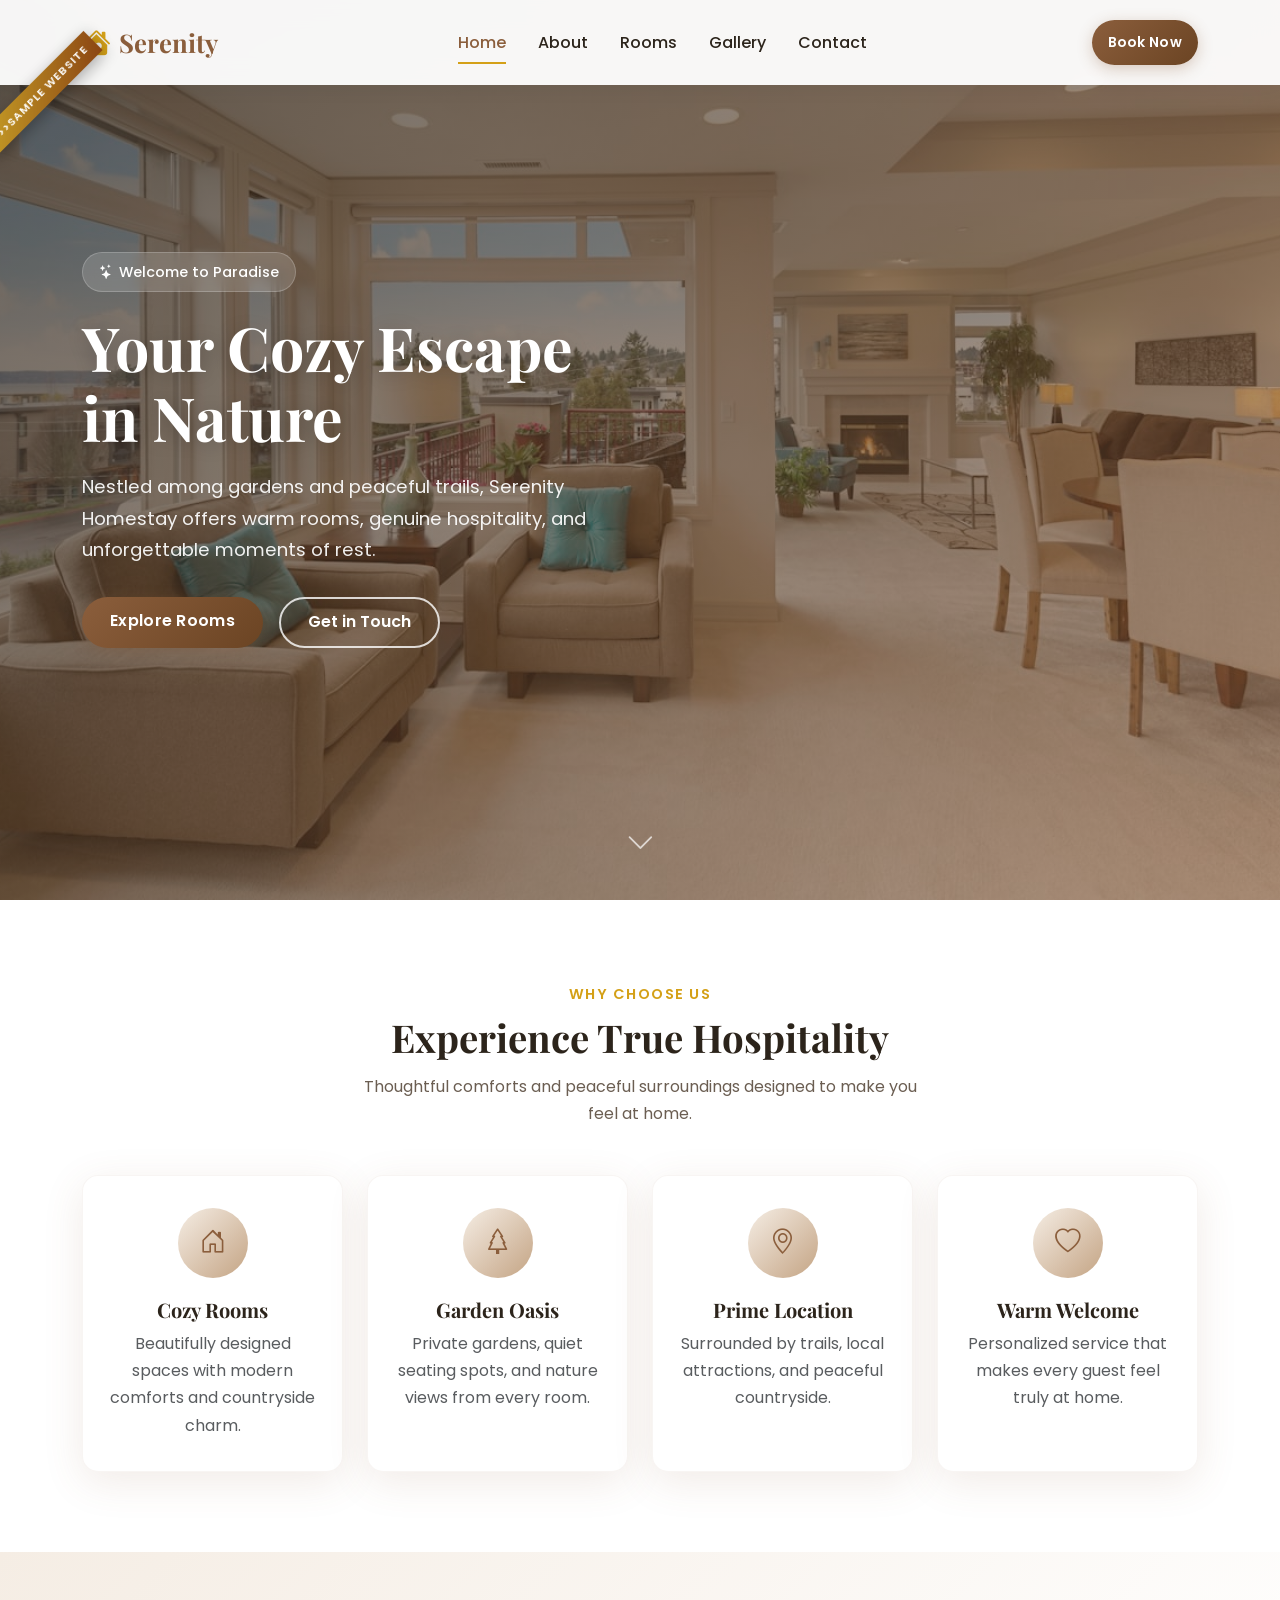
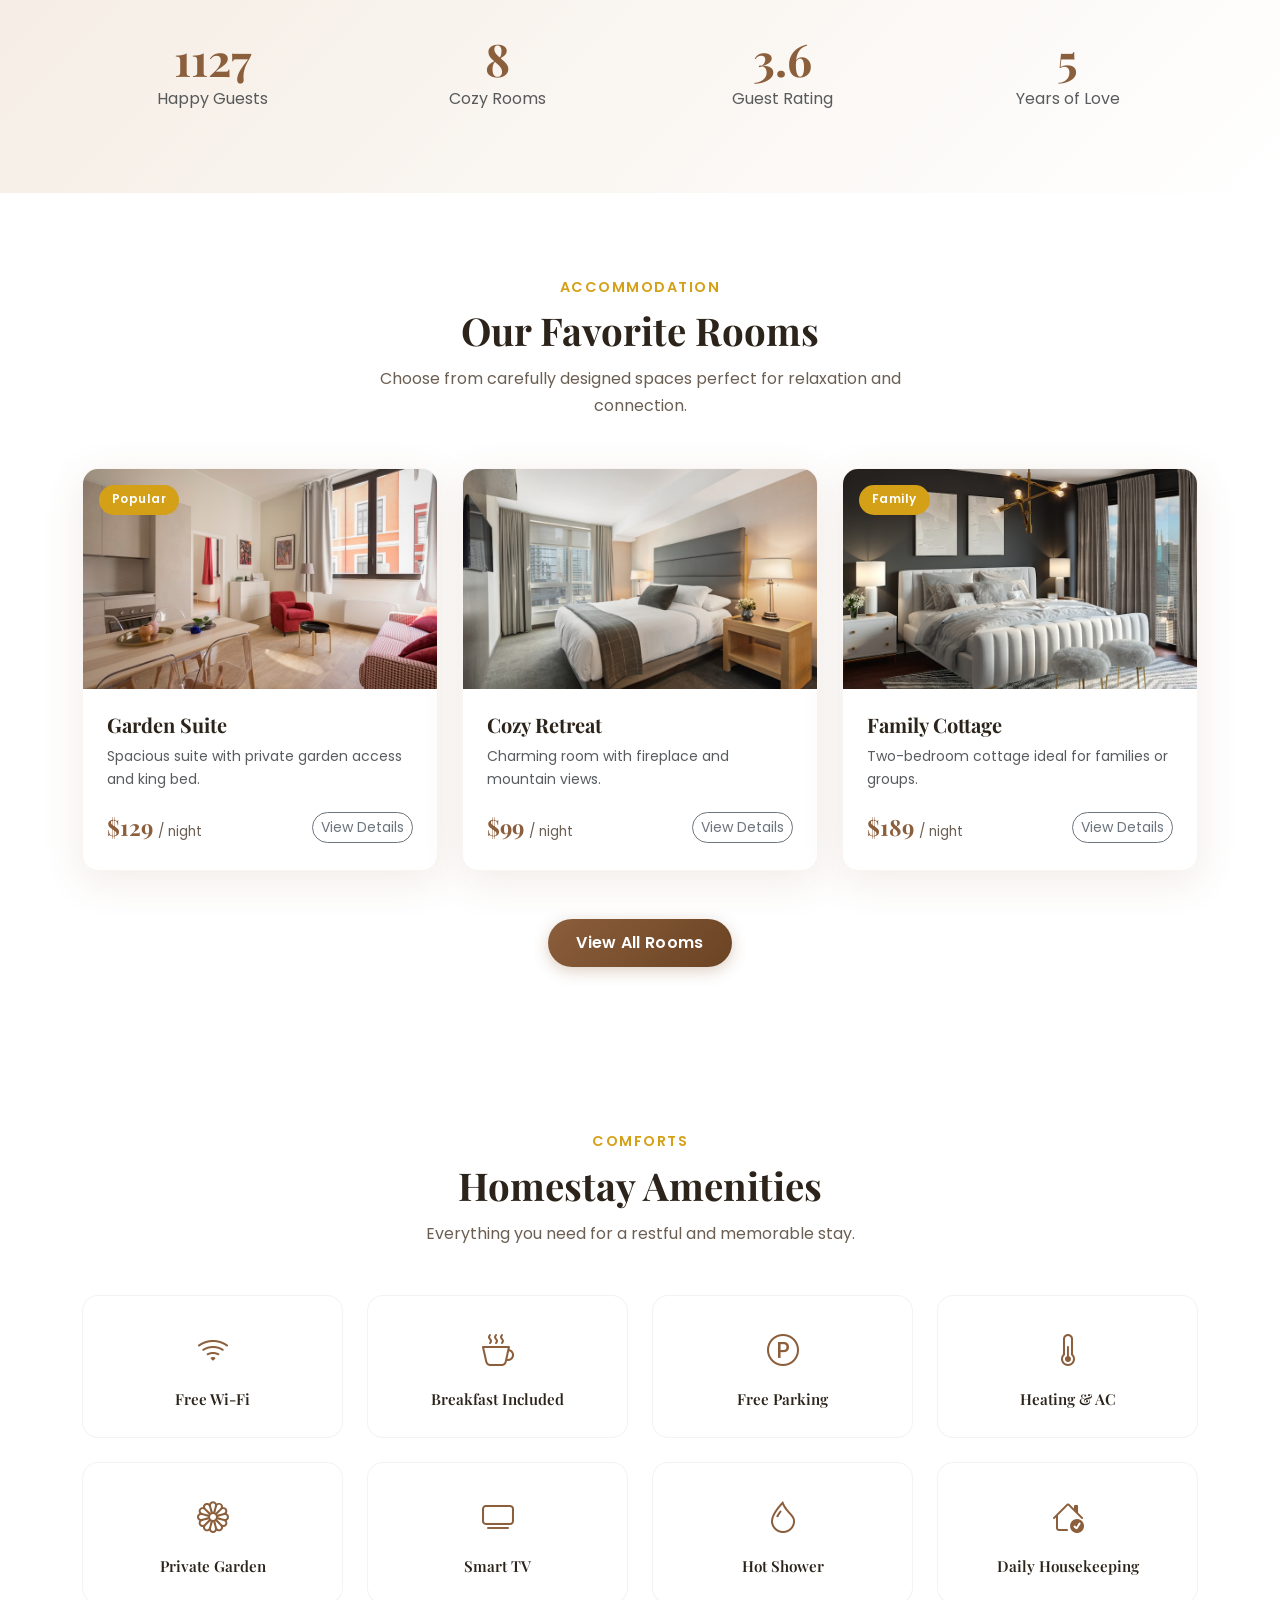
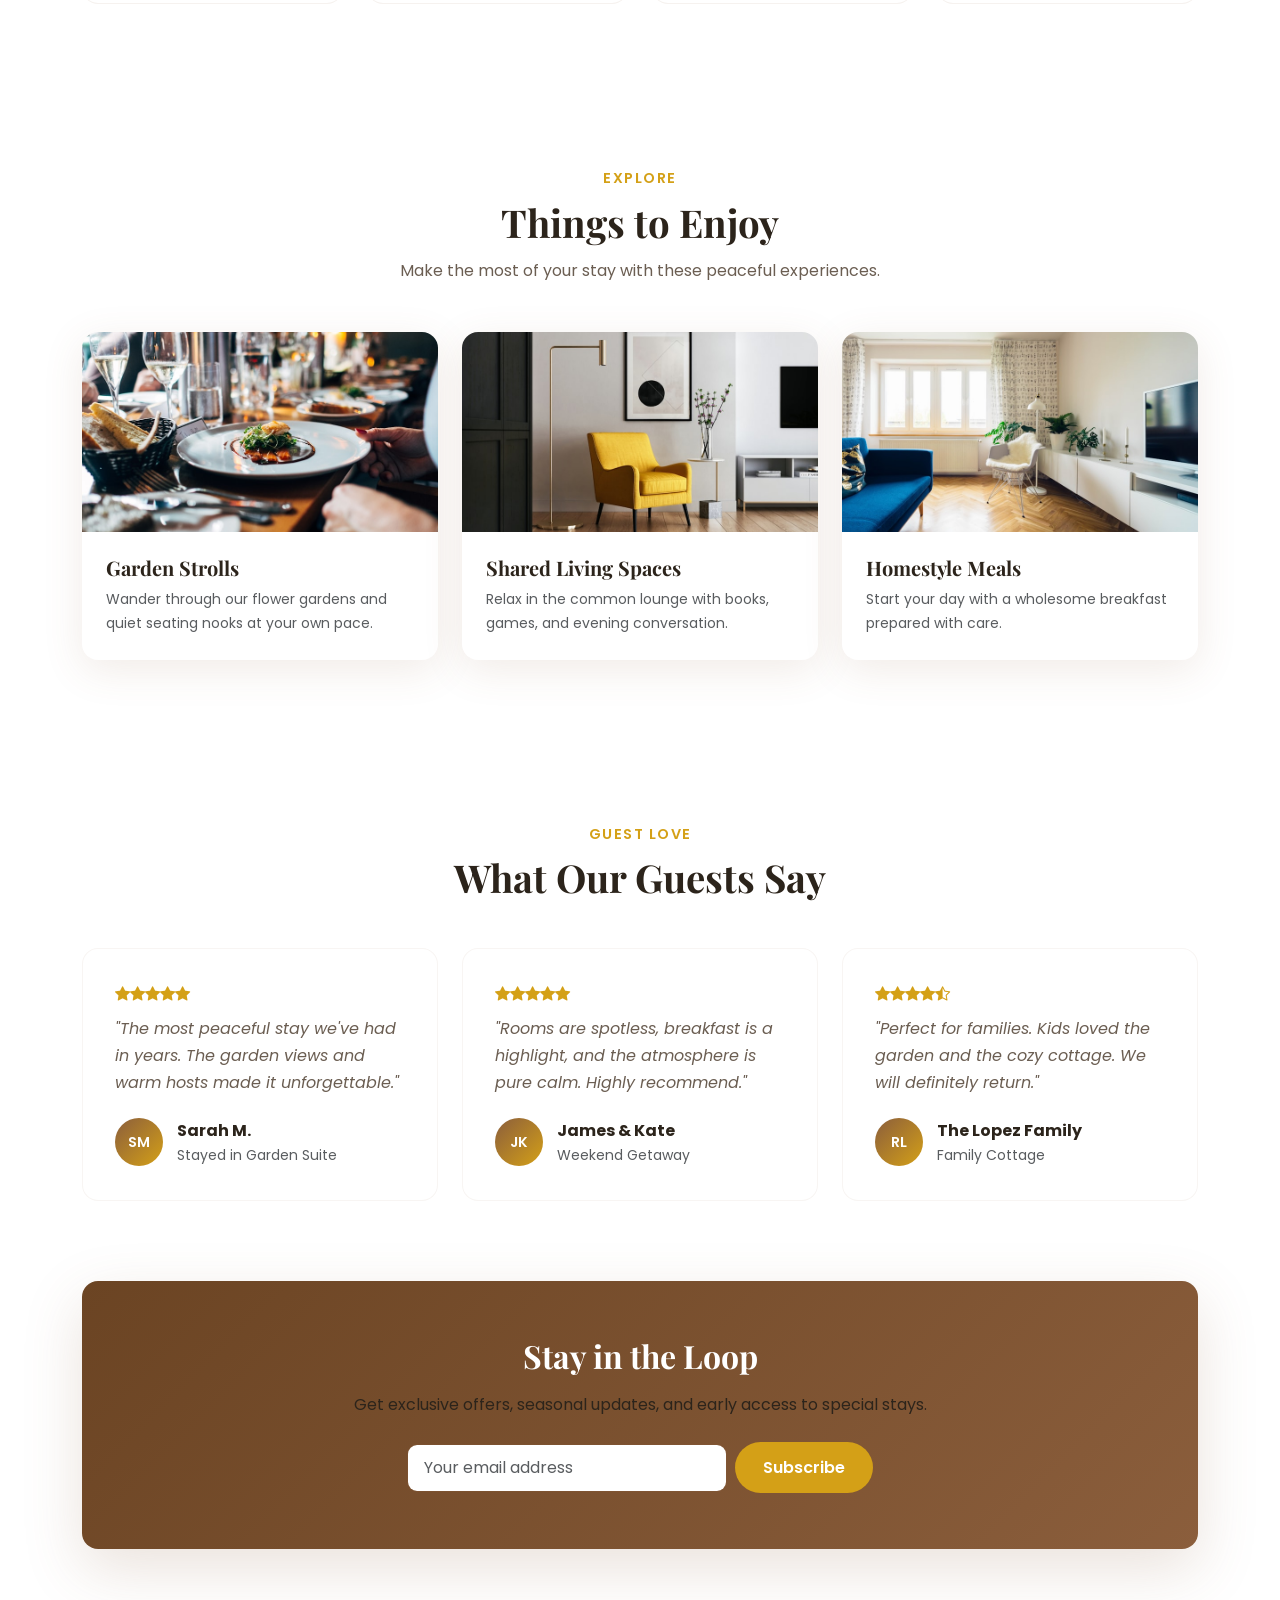
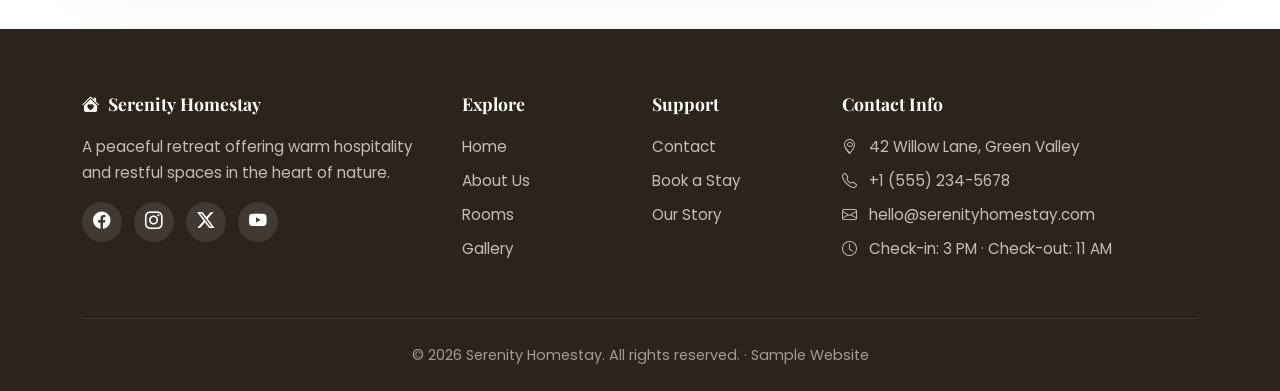
==== commit 75d78bad: "Fix HTML syntax for sample badge div" ====
--- a/index.html
+++ b/index.html
@@ -12,7 +12,7 @@
   <link href="style.css" rel="stylesheet">
 </head>
 <body>
-  <div class="sample-badge">Sample Website</div>
+  <div class="sample-badge">>>>Sample Website</div>
   <div class="toast-container"></div>
 
   <!-- Navbar -->
--- a/style.css
+++ b/style.css
@@ -9,8 +9,9 @@
   --primary-light: #C4A484;
   --accent: #D4A017;
   --accent-hover: #B8860B;
-  --bg-cream: #FDF8F3;
-  --bg-soft: #F5EDE4;
+  --bg-cream: #FFFFFF;
+  --bg-soft: #FFFFFF;
+  --bg-warm: #FFFFFF;
   --text-dark: #2C241B;
   --text-muted: #6B5E52;
   --success: #5A7D4A;
@@ -51,7 +52,7 @@
 body {
   font-family: 'Poppins', 'Segoe UI', system-ui, sans-serif;
   color: var(--text-dark);
-  background-color: var(--bg-cream);
+  background-color: #FFFFFF;
   line-height: 1.7;
   overflow-x: hidden;
 }
@@ -76,7 +77,7 @@
 
 /* ========== NAVBAR ========== */
 .navbar {
-  background: rgba(253, 248, 243, 0.95) !important;
+  background: rgba(255, 255, 255, 0.95) !important;
   backdrop-filter: blur(12px);
   box-shadow: 0 2px 20px rgba(0,0,0,0.06);
   padding: 0.8rem 0;
@@ -297,7 +298,11 @@
 }
 
 .bg-soft {
-  background: var(--bg-soft) !important;
+  background: #F5EDE4 !important;
+}
+
+.bg-warm {
+  background: #FAF0E6 !important;
 }
 
 /* ========== FEATURE CARDS ========== */
@@ -321,7 +326,7 @@
   width: 70px;
   height: 70px;
   border-radius: 50%;
-  background: linear-gradient(135deg, var(--bg-soft), var(--primary-light));
+  background: linear-gradient(135deg, #F5EDE4, var(--primary-light));
   display: flex;
   align-items: center;
   justify-content: center;
@@ -339,7 +344,7 @@
 
 /* ========== STATS ========== */
 .stats-section {
-  background: linear-gradient(135deg, var(--bg-soft), var(--white)) !important;
+  background: linear-gradient(135deg, #F5EDE4, var(--white)) !important;
 }
 
 .stat-number {
@@ -420,7 +425,7 @@
 
 /* ========== AMENITY CARDS ========== */
 .amenity-card {
-  background: var(--bg-cream);
+  background: var(--white);
   border-radius: var(--radius);
   padding: 1.75rem 1rem;
   text-align: center;
@@ -491,7 +496,7 @@
 
 /* ========== TESTIMONIALS ========== */
 .testimonial-card {
-  background: var(--bg-cream);
+  background: var(--white);
   border-radius: var(--radius);
   padding: 2rem;
   height: 100%;
@@ -638,7 +643,7 @@
   width: 60px;
   height: 60px;
   border-radius: 50%;
-  background: linear-gradient(135deg, var(--bg-soft), var(--primary-light));
+  background: linear-gradient(135deg, #F5EDE4, var(--primary-light));
   display: flex;
   align-items: center;
   justify-content: center;
@@ -649,7 +654,7 @@
 
 .map-placeholder {
   height: 280px;
-  background: var(--bg-soft);
+  background: #F5EDE4;
 }
 
 /* ========== ACCORDION ========== */
@@ -670,7 +675,7 @@
 
 .accordion-button:not(.collapsed) {
   color: var(--primary);
-  background: var(--bg-soft);
+  background: #FAF0E6;
 }
 
 .accordion-button:focus {
